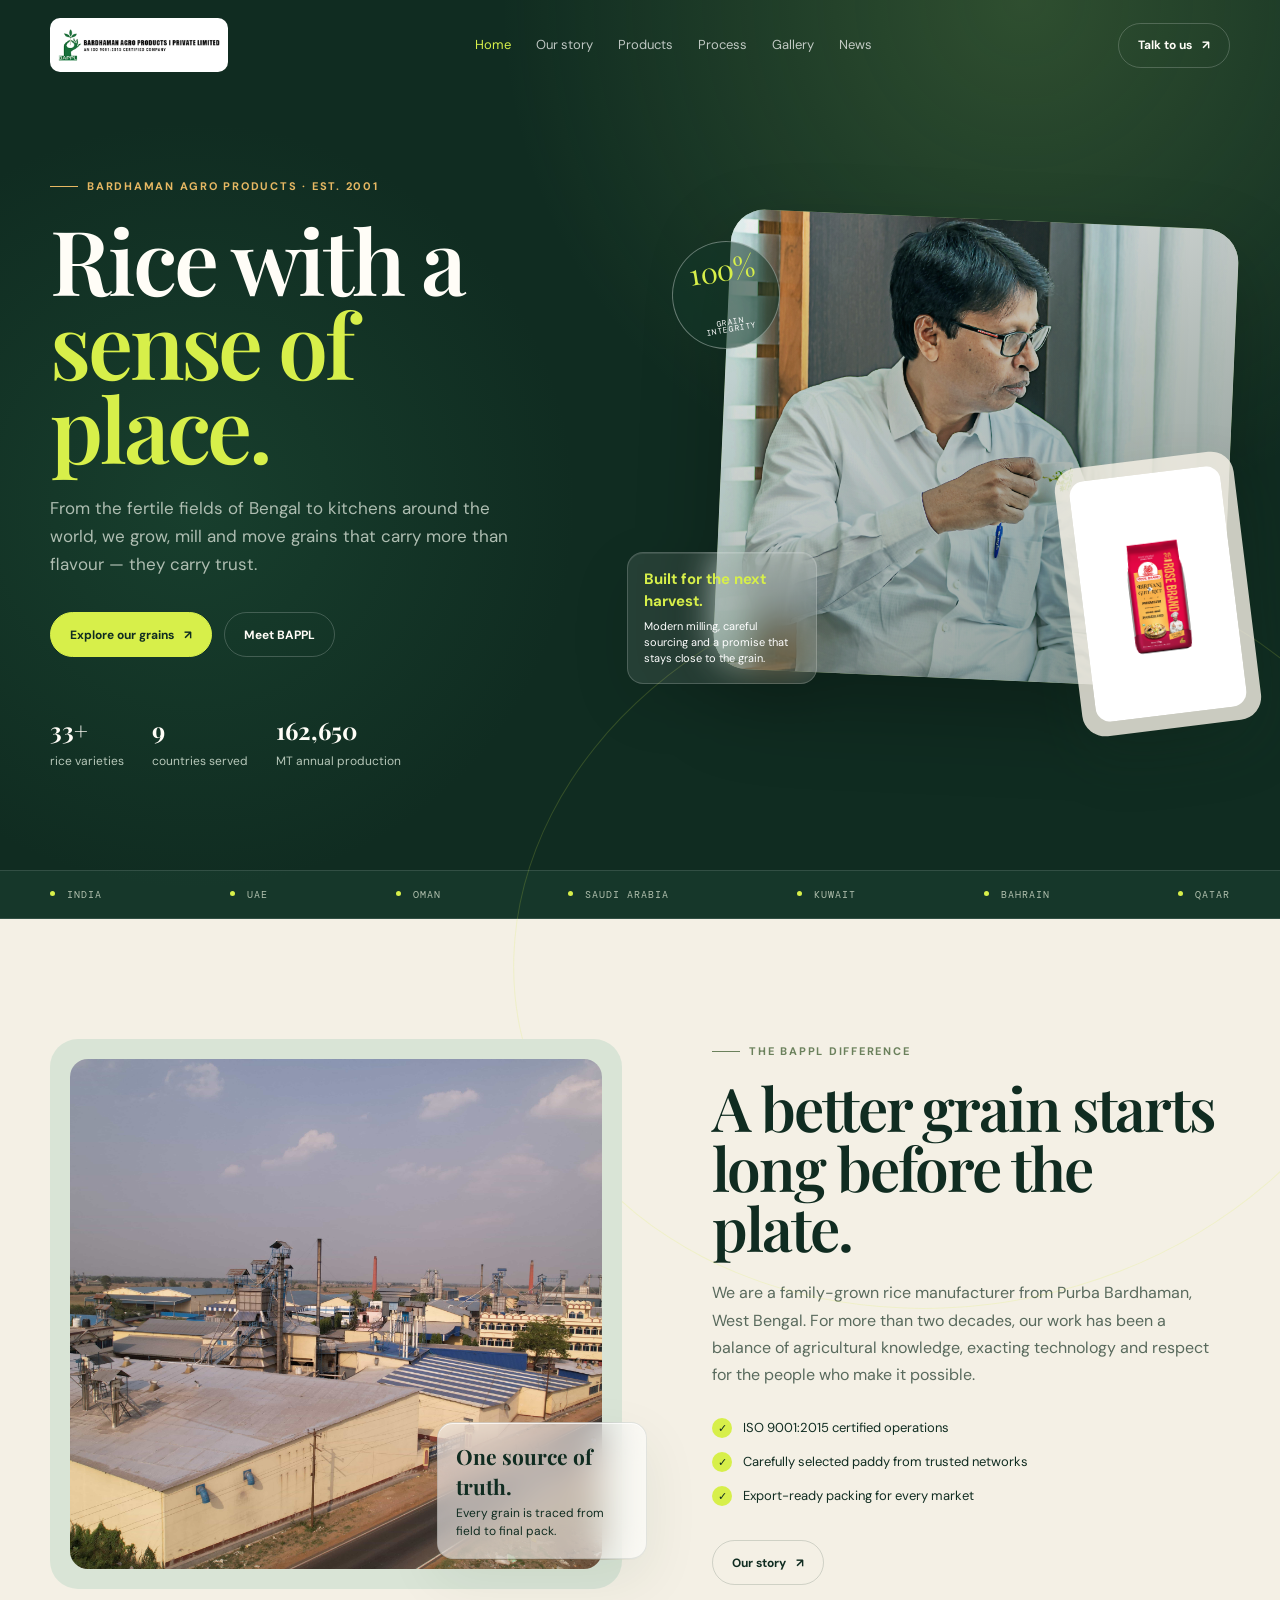
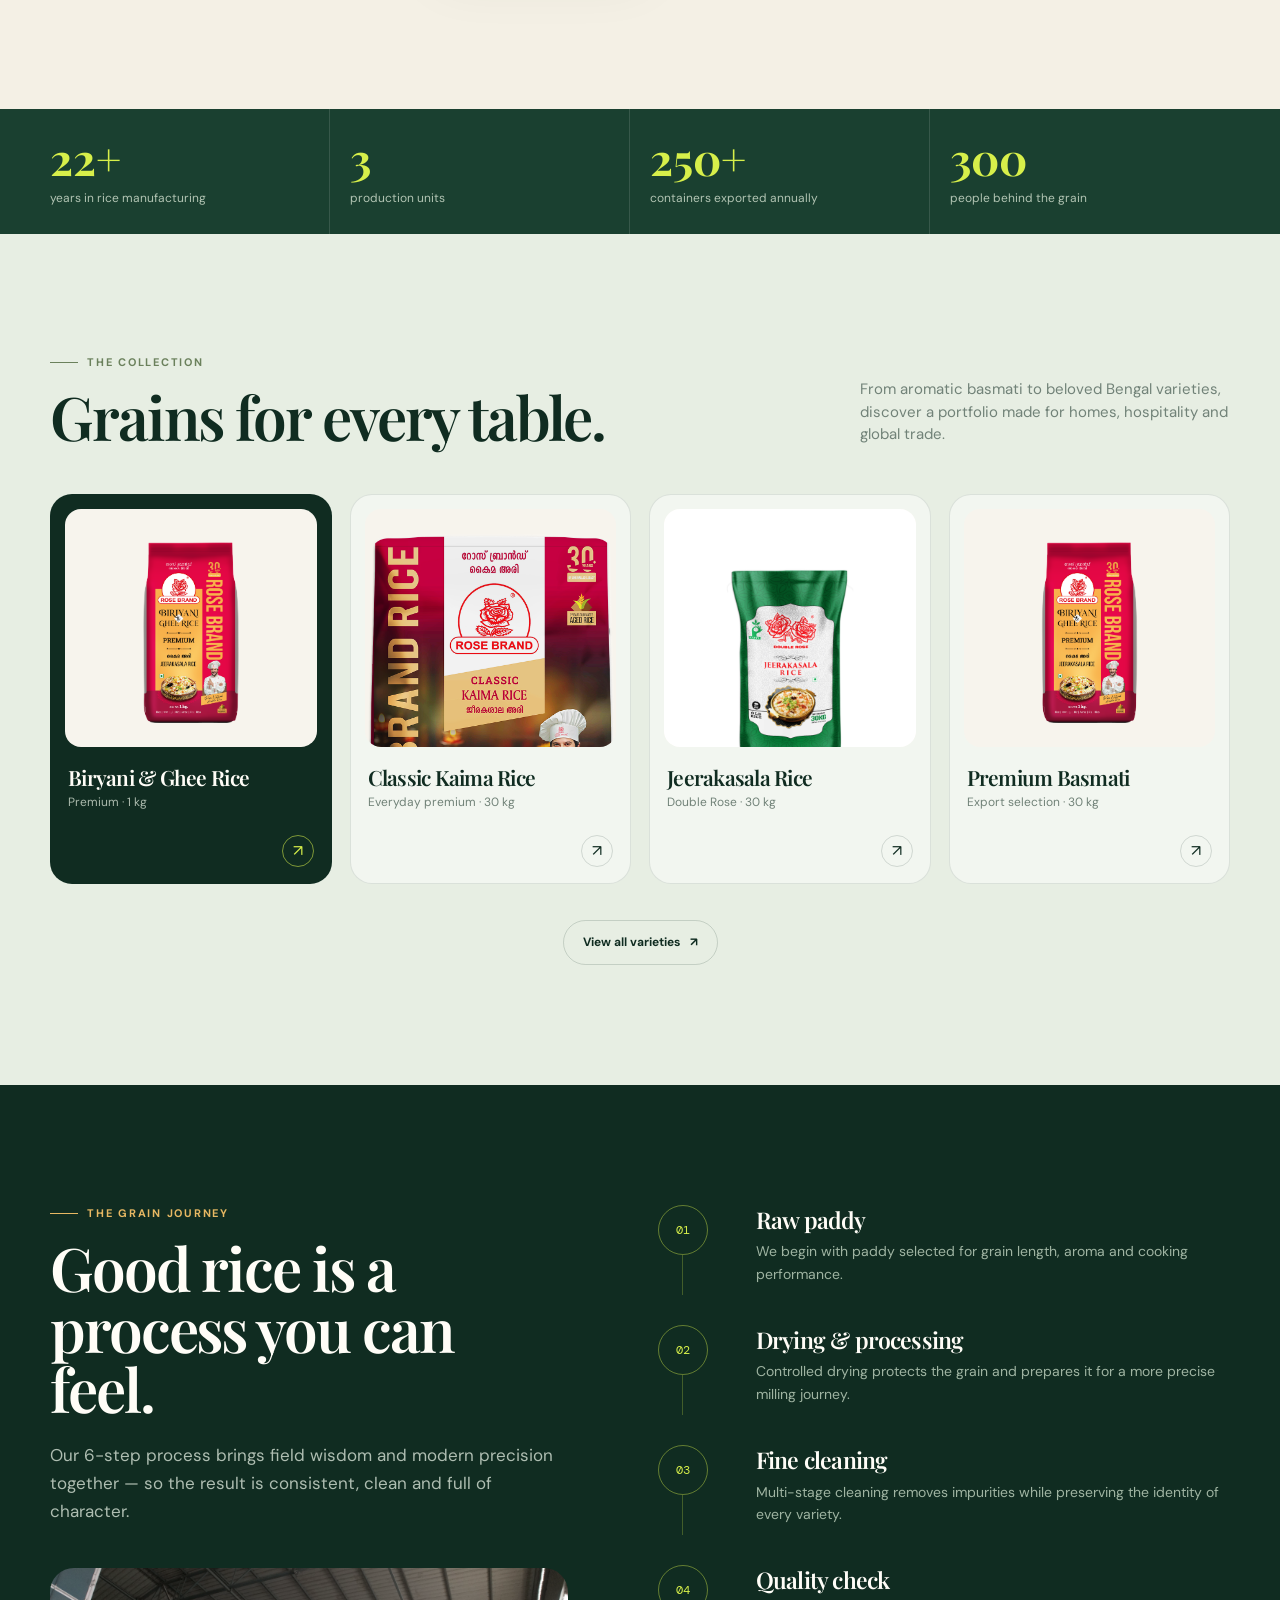
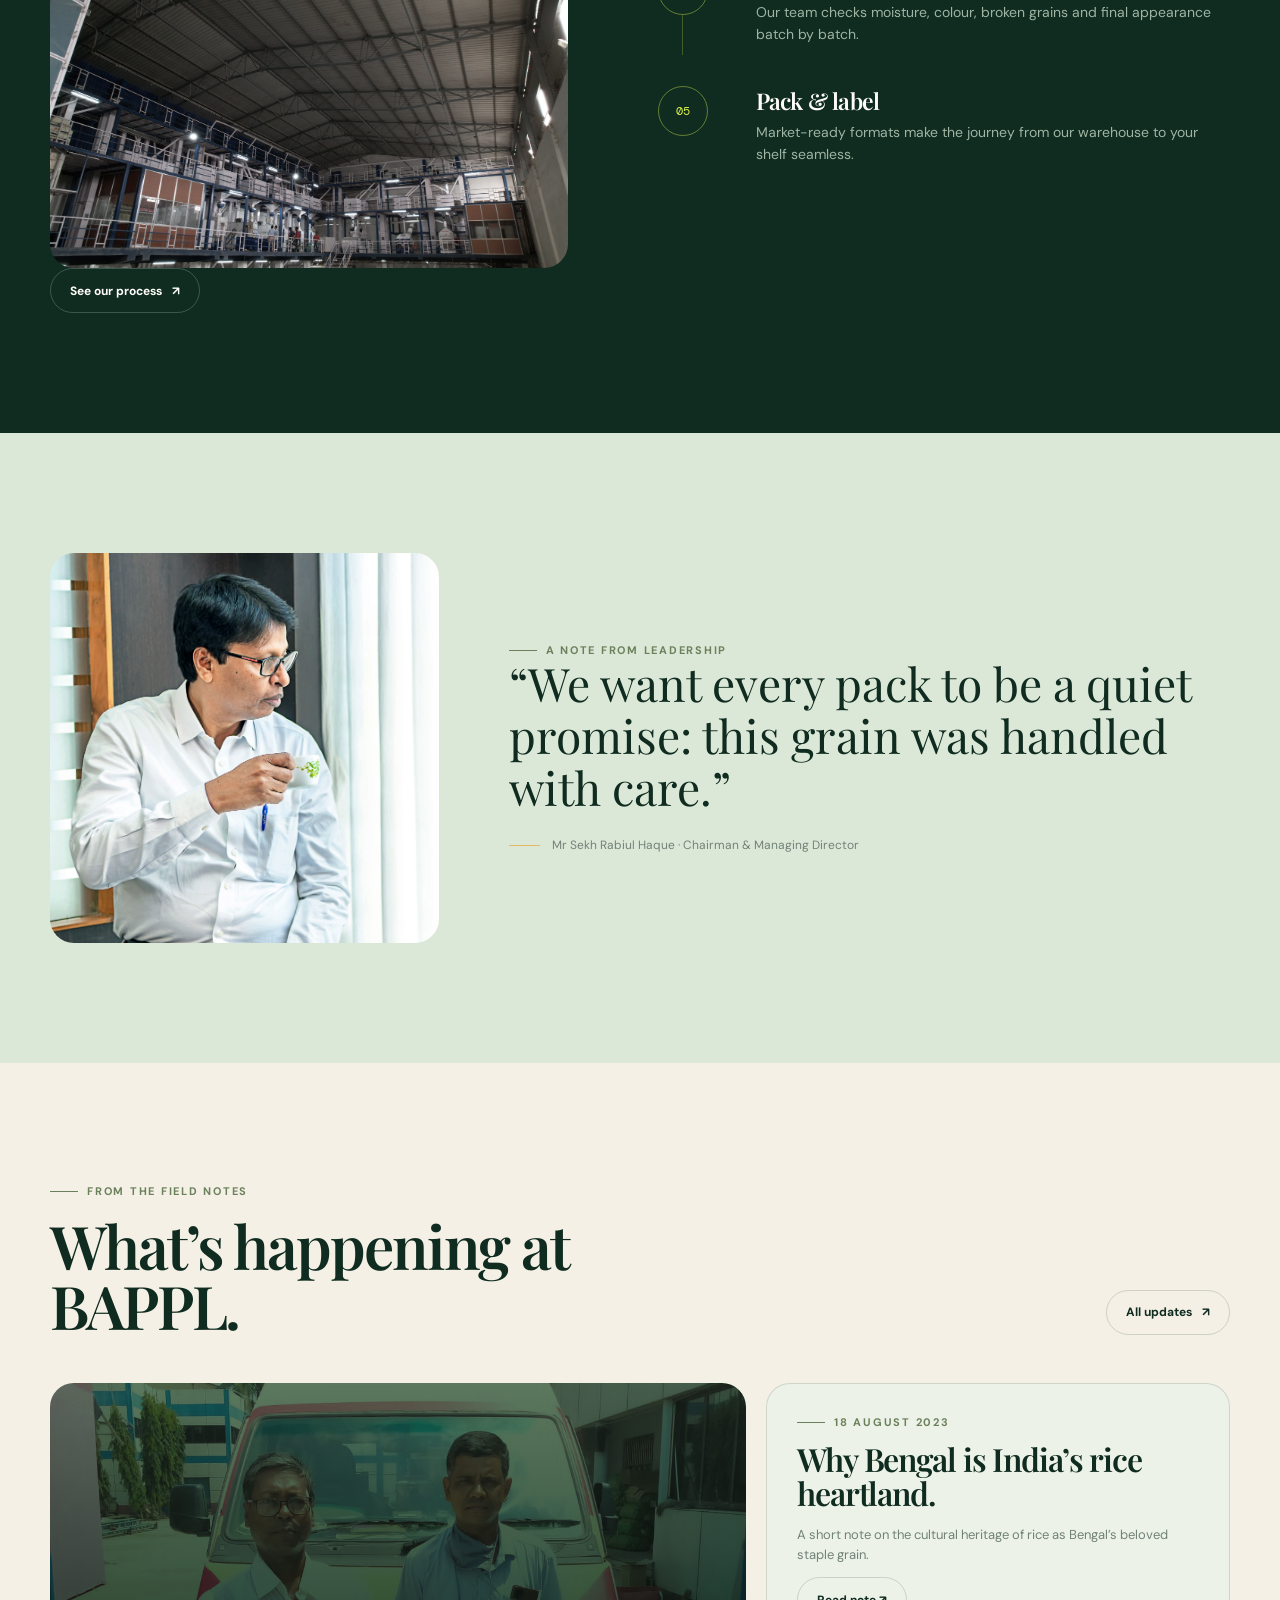
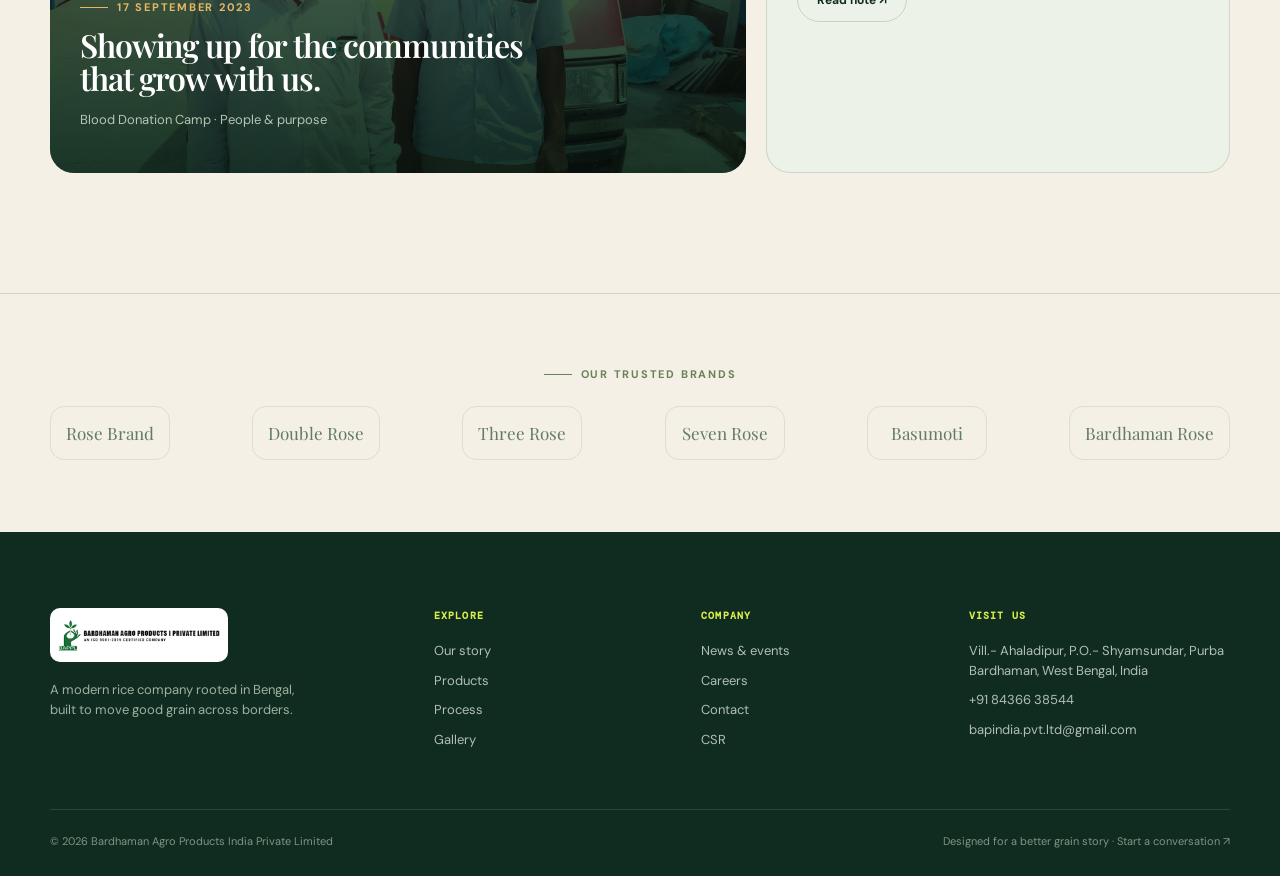
==== index.html @ 0f2efdd8 "feat: add Bardhaman Agro Products redesign demo" ====
<!doctype html>
<html lang="en">
<head>
  <meta charset="utf-8">
  <meta name="viewport" content="width=device-width, initial-scale=1">
  <meta name="theme-color" content="#102c21">
  <title>Bardhaman Agro Products | From Bengal. To the world.</title>
  <link rel="stylesheet" href="public/styles.css">
</head>
<body>
<div class="site-shell">
  <section class="hero">
    <header class="topbar">
      <div class="container nav">
        <a class="brand" href="index.html"><img src="public/assets/logo.png" alt="Bardhaman Agro Products"><span class="brand-fallback">BAPPL</span></a>
        <nav class="nav-links" aria-label="Primary navigation">
          <a class="active" href="index.html">Home</a><a href="about.html">Our story</a><a href="products.html">Products</a><a href="process.html">Process</a><a href="gallery.html">Gallery</a><a href="news.html">News</a>
        </nav>
        <div class="nav-actions"><a class="pill" href="contact.html">Talk to us <span>↗</span></a><button class="menu-toggle" aria-label="Open navigation">☰</button></div>
      </div>
    </header>
    <div class="container hero-content">
      <div class="hero-copy reveal">
        <div class="eyebrow">Bardhaman Agro Products · est. 2001</div>
        <h1>Rice with a <em>sense of place.</em></h1>
        <p class="lede">From the fertile fields of Bengal to kitchens around the world, we grow, mill and move grains that carry more than flavour — they carry trust.</p>
        <div class="hero-cta"><a class="pill lime" href="products.html">Explore our grains <span>↗</span></a><a class="pill" href="about.html">Meet BAPPL</a></div>
        <div class="hero-meta"><div><strong>33+</strong>rice varieties</div><div><strong>9</strong>countries served</div><div><strong>162,650</strong>MT annual production</div></div>
      </div>
      <div class="hero-visual reveal">
        <div class="hero-image"><img src="public/assets/director.jpg" alt="Bardhaman Agro Products rice facility"></div>
        <div class="hero-badge">100%<small>grain<br>integrity</small></div>
        <div class="hero-product"><img src="public/assets/product-biryani.png" alt="Rose Brand Biryani and Ghee Rice pack"></div>
        <div class="floating-note glass-dark"><strong>Built for the next harvest.</strong>Modern milling, careful sourcing and a promise that stays close to the grain.</div>
      </div>
    </div>
    <div class="ticker"><div class="container ticker-track"><span>India</span><span>UAE</span><span>Oman</span><span>Saudi Arabia</span><span>Kuwait</span><span>Bahrain</span><span>Qatar</span></div></div>
  </section>

  <main>
    <section class="section">
      <div class="container intro-grid">
        <div class="intro-image"><img src="public/assets/gallery-1.jpg" alt="BAPPL rice processing facility"><div class="image-caption glass-light"><strong>One source of truth.</strong>Every grain is traced from field to final pack.</div></div>
        <div class="intro-copy">
          <div class="eyebrow dark">The BAPPL difference</div>
          <h2>A better grain starts long before the plate.</h2>
          <p>We are a family-grown rice manufacturer from Purba Bardhaman, West Bengal. For more than two decades, our work has been a balance of agricultural knowledge, exacting technology and respect for the people who make it possible.</p>
          <ul class="check-list"><li>ISO 9001:2015 certified operations</li><li>Carefully selected paddy from trusted networks</li><li>Export-ready packing for every market</li></ul>
          <a class="pill light" href="about.html">Our story <span>↗</span></a>
        </div>
      </div>
    </section>

    <section class="stat-band"><div class="container stat-grid"><div class="stat"><strong>22+</strong><span>years in rice manufacturing</span></div><div class="stat"><strong>3</strong><span>production units</span></div><div class="stat"><strong>250+</strong><span>containers exported annually</span></div><div class="stat"><strong>300</strong><span>people behind the grain</span></div></div></section>

    <section class="section product-section">
      <div class="container">
        <div class="section-head"><div><div class="eyebrow dark">The collection</div><h2>Grains for every table.</h2></div><p>From aromatic basmati to beloved Bengal varieties, discover a portfolio made for homes, hospitality and global trade.</p></div>
        <div class="product-grid">
          <a class="product-card featured" href="product-detail.html"><div class="product-photo"><img src="public/assets/product-biryani.png" alt="Biryani and Ghee Rice"></div><h3>Biryani &amp; Ghee Rice</h3><p>Premium · 1 kg</p><span class="product-arrow">↗</span></a>
          <a class="product-card" href="product-detail.html"><div class="product-photo"><img src="public/assets/product-kaima.png" alt="Classic Kaima Rice"></div><h3>Classic Kaima Rice</h3><p>Everyday premium · 30 kg</p><span class="product-arrow">↗</span></a>
          <a class="product-card" href="product-detail.html"><div class="product-photo"><img src="public/assets/product-jeerakasala.jpg" alt="Jeerakasala Rice"></div><h3>Jeerakasala Rice</h3><p>Double Rose · 30 kg</p><span class="product-arrow">↗</span></a>
          <a class="product-card" href="product-detail.html"><div class="product-photo"><img src="public/assets/product-biryani.png" alt="Premium Basmati Rice"></div><h3>Premium Basmati</h3><p>Export selection · 30 kg</p><span class="product-arrow">↗</span></a>
        </div>
        <div style="text-align:center;margin-top:36px"><a class="pill light" href="products.html">View all varieties <span>↗</span></a></div>
      </div>
    </section>

    <section class="section process-section"><div class="container process-grid"><div class="process-intro"><div class="eyebrow">The grain journey</div><h2>Good rice is a process you can feel.</h2><p class="lede">Our 6-step process brings field wisdom and modern precision together — so the result is consistent, clean and full of character.</p><div class="process-visual"><img src="public/assets/gallery-2.jpg" alt="BAPPL modern rice processing line"></div><a class="pill" href="process.html">See our process <span>↗</span></a></div><div class="process-list"><div class="process-item"><div class="process-index">01</div><div><h3>Raw paddy</h3><p>We begin with paddy selected for grain length, aroma and cooking performance.</p></div></div><div class="process-item"><div class="process-index">02</div><div><h3>Drying &amp; processing</h3><p>Controlled drying protects the grain and prepares it for a more precise milling journey.</p></div></div><div class="process-item"><div class="process-index">03</div><div><h3>Fine cleaning</h3><p>Multi-stage cleaning removes impurities while preserving the identity of every variety.</p></div></div><div class="process-item"><div class="process-index">04</div><div><h3>Quality check</h3><p>Our team checks moisture, colour, broken grains and final appearance batch by batch.</p></div></div><div class="process-item"><div class="process-index">05</div><div><h3>Pack &amp; label</h3><p>Market-ready formats make the journey from our warehouse to your shelf seamless.</p></div></div></div></div></section>

    <section class="section quote-section"><div class="container quote-grid"><div class="quote-image"><img src="public/assets/director.jpg" alt="BAPPL production facility aerial view"></div><div><div class="eyebrow dark">A note from leadership</div><blockquote>“We want every pack to be a quiet promise: this grain was handled with care.”</blockquote><div class="quote-author">Mr Sekh Rabiul Haque · Chairman &amp; Managing Director</div></div></div></section>

    <section class="section"><div class="container"><div class="section-head"><div><div class="eyebrow dark">From the field notes</div><h2>What’s happening at BAPPL.</h2></div><a class="pill light" href="news.html">All updates <span>↗</span></a></div><div class="news-grid"><a class="news-card image" href="news.html"><img src="public/assets/news-1.jpg" alt="BAPPL community initiative"><div class="news-content"><div class="eyebrow">17 September 2023</div><h3>Showing up for the communities that grow with us.</h3><p>Blood Donation Camp · People &amp; purpose</p></div></a><a class="news-card small" href="news.html"><div class="news-content"><div class="eyebrow">18 August 2023</div><h3>Why Bengal is India’s rice heartland.</h3><p>A short note on the cultural heritage of rice as Bengal’s beloved staple grain.</p><span class="pill light">Read note ↗</span></div></a></div></div></section>

    <section class="brands"><div class="container"><div class="eyebrow dark" style="justify-content:center;margin-bottom:24px">Our trusted brands</div><div class="brand-row"><div class="brand-chip">Rose Brand</div><div class="brand-chip">Double Rose</div><div class="brand-chip">Three Rose</div><div class="brand-chip">Seven Rose</div><div class="brand-chip">Basumoti</div><div class="brand-chip">Bardhaman Rose</div></div></div></section>
  </main>

  <footer class="footer"><div class="container"><div class="footer-top"><div class="footer-brand"><a class="brand" href="index.html"><img src="public/assets/logo.png" alt="Bardhaman Agro Products"></a><p>A modern rice company rooted in Bengal, built to move good grain across borders.</p></div><div><h4>Explore</h4><div class="footer-links"><a href="about.html">Our story</a><a href="products.html">Products</a><a href="process.html">Process</a><a href="gallery.html">Gallery</a></div></div><div><h4>Company</h4><div class="footer-links"><a href="news.html">News &amp; events</a><a href="contact.html">Careers</a><a href="contact.html">Contact</a><a href="contact.html">CSR</a></div></div><div><h4>Visit us</h4><div class="footer-links"><span>Vill.- Ahaladipur, P.O.- Shyamsundar, Purba Bardhaman, West Bengal, India</span><a href="tel:+918436638544">+91 84366 38544</a><a href="mailto:bapindia.pvt.ltd@gmail.com">bapindia.pvt.ltd@gmail.com</a></div></div></div><div class="footer-bottom"><span>© <span data-year></span> Bardhaman Agro Products India Private Limited</span><span>Designed for a better grain story · <a href="contact.html">Start a conversation ↗</a></span></div></div></footer>
</div>
<script src="public/app.js"></script>
</body>
</html>
---- public/styles.css ----
@import url('https://fonts.googleapis.com/css2?family=DM+Mono:wght@400;500&family=DM+Sans:wght@400;500;600;700&family=Playfair+Display:wght@500;600;700&display=swap');

:root {
  --ink: #102c21;
  --ink-2: #1a4030;
  --paper: #f4f0e5;
  --paper-2: #e8eee5;
  --lime: #d7ef4a;
  --gold: #e7b863;
  --white: #fffdf7;
  --muted: #718278;
  --line: rgba(16, 44, 33, .14);
  --glass-dark: rgba(255, 255, 255, .09);
  --glass-light: rgba(255, 255, 255, .56);
  --radius-lg: 28px;
  --radius-md: 18px;
  --shadow: 0 24px 60px rgba(24, 53, 38, .16);
}

* { box-sizing: border-box; }
html { scroll-behavior: smooth; }
body {
  margin: 0;
  color: var(--ink);
  background: var(--paper);
  font-family: 'DM Sans', Arial, sans-serif;
  line-height: 1.5;
}
a { color: inherit; text-decoration: none; }
button, input, textarea, select { font: inherit; }
button { cursor: pointer; }
img { max-width: 100%; display: block; }

.site-shell { overflow: hidden; min-height: 100vh; }
.container { width: min(1180px, calc(100% - 48px)); margin: 0 auto; }
.eyebrow { display: flex; align-items: center; gap: 9px; color: var(--gold); font-size: 11px; font-weight: 700; letter-spacing: .16em; text-transform: uppercase; }
.eyebrow::before { width: 28px; height: 1px; background: currentColor; content: ''; }
.eyebrow.dark { color: #6b815c; }
h1, h2, h3, h4, p { margin-top: 0; }
h1, h2, h3 { font-family: 'Playfair Display', Georgia, serif; font-weight: 600; letter-spacing: -.035em; }
h1 { font-size: clamp(52px, 7vw, 94px); line-height: .94; }
h2 { font-size: clamp(36px, 4.7vw, 64px); line-height: 1; }
h3 { font-size: 28px; line-height: 1.06; }
.lede { color: #aebdb1; font-size: 17px; line-height: 1.65; }
.dark-copy { color: #aebdb1; }
.small { color: var(--muted); font-size: 13px; }
.mono { font-family: 'DM Mono', monospace; letter-spacing: .02em; }

.glass-dark, .glass-light { border: 1px solid rgba(255,255,255,.18); backdrop-filter: blur(18px); -webkit-backdrop-filter: blur(18px); }
.glass-dark { background: var(--glass-dark); box-shadow: inset 0 1px rgba(255,255,255,.1), 0 20px 60px rgba(0,0,0,.1); }
.glass-light { background: var(--glass-light); border-color: rgba(16,44,33,.1); box-shadow: inset 0 1px rgba(255,255,255,.72), 0 20px 55px rgba(22,64,39,.08); }

.hero, .dark-section { background: var(--ink); color: var(--white); }
.hero { position: relative; min-height: 780px; isolation: isolate; }
.hero::before, .dark-section::before { position: absolute; inset: 0; background: radial-gradient(circle at 80% 0%, rgba(112, 151, 78, .32), transparent 38%), radial-gradient(circle at 15% 55%, rgba(42, 106, 74, .3), transparent 32%); pointer-events: none; content: ''; }
.hero::after { position: absolute; right: -10%; bottom: -42%; width: 70%; height: 80%; border: 1px solid rgba(215,239,74,.18); border-radius: 50%; transform: rotate(-12deg); content: ''; pointer-events: none; }
.topbar { position: relative; z-index: 3; padding: 18px 0; }
.nav { display: flex; align-items: center; justify-content: space-between; gap: 24px; }
.brand { display: flex; align-items: center; gap: 10px; color: var(--white); }
.brand img { width: 178px; height: 54px; object-fit: contain; border-radius: 10px; background: #fff; padding: 3px 8px; }
.brand-fallback { display: none; font-family: 'Playfair Display', serif; font-size: 20px; }
.nav-links { display: flex; align-items: center; gap: 25px; font-size: 13px; color: rgba(255,255,255,.72); }
.nav-links a { transition: color .2s ease; }
.nav-links a:hover, .nav-links a.active { color: var(--lime); }
.nav-actions { display: flex; align-items: center; gap: 12px; }
.pill { display: inline-flex; align-items: center; justify-content: center; gap: 10px; min-height: 45px; padding: 0 19px; border: 1px solid rgba(255,255,255,.2); border-radius: 100px; color: var(--white); font-size: 12px; font-weight: 700; transition: transform .2s, background .2s, color .2s; }
.pill:hover { transform: translateY(-2px); }
.pill.lime { border-color: var(--lime); background: var(--lime); color: var(--ink); }
.pill.lime:hover { background: #e4f866; }
.pill.light { border-color: rgba(16,44,33,.16); color: var(--ink); }
.pill.light:hover { background: rgba(255,255,255,.6); }
.menu-toggle { display: none; width: 44px; height: 44px; border: 1px solid rgba(255,255,255,.2); border-radius: 50%; background: transparent; color: white; }

.hero-content { position: relative; z-index: 1; display: grid; grid-template-columns: .95fr 1.05fr; align-items: center; gap: 70px; padding: 88px 0 100px; }
.hero-copy { max-width: 580px; }
.hero h1 { margin: 22px 0 25px; max-width: 630px; }
.hero h1 em { color: var(--lime); font-style: normal; }
.hero-copy .lede { max-width: 480px; }
.hero-cta { display: flex; gap: 12px; margin-top: 34px; flex-wrap: wrap; }
.hero-meta { display: flex; gap: 28px; margin-top: 55px; color: #b6c7b9; font-size: 12px; }
.hero-meta strong { display: block; margin-bottom: 4px; color: var(--white); font-family: 'Playfair Display', serif; font-size: 24px; }
.hero-visual { position: relative; min-height: 510px; }
.hero-image { position: absolute; inset: 0 0 50px 75px; overflow: hidden; border-radius: 34px; transform: rotate(2.5deg); background: #8aa379; box-shadow: 0 34px 80px rgba(0,0,0,.25); }
.hero-image::after { position: absolute; inset: 0; background: linear-gradient(145deg, rgba(13,42,31,.06), rgba(13,42,31,.52)); content: ''; }
.hero-image img { width: 100%; height: 100%; object-fit: cover; }
.hero-product { position: absolute; z-index: 2; right: -18px; bottom: 0; width: 180px; height: 270px; padding: 14px; border-radius: 23px; transform: rotate(-7deg); background: rgba(244,240,229,.82); box-shadow: var(--shadow); }
.hero-product img { width: 100%; height: 100%; object-fit: contain; border-radius: 15px; background: #fff; }
.hero-badge { position: absolute; z-index: 3; top: 22px; left: 25px; display: grid; place-items: center; width: 108px; height: 108px; border: 1px solid rgba(255,255,255,.35); border-radius: 50%; background: rgba(19,55,40,.55); color: var(--lime); font-family: 'Playfair Display', serif; font-size: 29px; line-height: .88; text-align: center; transform: rotate(-9deg); }
.hero-badge small { display: block; margin-top: 6px; color: white; font-family: 'DM Mono', monospace; font-size: 8px; letter-spacing: .08em; text-transform: uppercase; }
.floating-note { position: absolute; z-index: 3; left: -20px; bottom: 45px; max-width: 190px; padding: 16px; border-radius: 16px; color: white; font-size: 11px; line-height: 1.45; }
.floating-note strong { display: block; margin-bottom: 7px; color: var(--lime); font-size: 15px; }

.ticker { border-top: 1px solid rgba(255,255,255,.12); border-bottom: 1px solid rgba(255,255,255,.12); background: #16372a; color: #b1c0ae; }
.ticker-track { display: flex; justify-content: space-between; gap: 30px; padding: 16px 0; font-family: 'DM Mono', monospace; font-size: 10px; letter-spacing: .1em; text-transform: uppercase; }
.ticker-track span::before { display: inline-block; width: 5px; height: 5px; margin: 0 12px 2px 0; border-radius: 50%; background: var(--lime); content: ''; }

.section { padding: 120px 0; }
.section.compact { padding: 86px 0; }
.section-head { display: flex; align-items: end; justify-content: space-between; gap: 30px; margin-bottom: 48px; }
.section-head h2 { max-width: 630px; margin: 15px 0 0; }
.section-head p { max-width: 370px; margin: 0; color: var(--muted); font-size: 15px; }
.section-head.light p { color: #aebdb1; }
.section-head.light .eyebrow { color: var(--lime); }

.intro-grid { display: grid; grid-template-columns: 1.05fr .95fr; align-items: center; gap: 90px; }
.intro-image { position: relative; min-height: 550px; padding: 20px; border-radius: var(--radius-lg); background: #d9e4d6; }
.intro-image > img { width: 100%; height: 510px; object-fit: cover; border-radius: 18px; }
.image-caption { position: absolute; right: -25px; bottom: 30px; max-width: 210px; padding: 18px; border-radius: 16px; color: var(--ink); font-size: 12px; line-height: 1.45; }
.image-caption strong { display: block; margin-bottom: 4px; font-family: 'Playfair Display', serif; font-size: 21px; }
.intro-copy h2 { max-width: 550px; margin: 17px 0 22px; }
.intro-copy > p { max-width: 500px; color: #596a5d; font-size: 16px; line-height: 1.7; }
.check-list { display: grid; gap: 14px; margin: 30px 0 34px; padding: 0; list-style: none; }
.check-list li { display: flex; gap: 11px; align-items: center; font-size: 13px; }
.check-list li::before { display: grid; place-items: center; width: 20px; height: 20px; border-radius: 50%; background: var(--lime); color: var(--ink); font-size: 11px; content: '✓'; }

.stat-band { color: var(--white); background: var(--ink-2); }
.stat-grid { display: grid; grid-template-columns: repeat(4, 1fr); gap: 20px; }
.stat { padding: 27px 0; border-right: 1px solid rgba(255,255,255,.13); }
.stat:last-child { border-right: 0; }
.stat strong { display: block; color: var(--lime); font-family: 'Playfair Display', serif; font-size: 44px; line-height: 1; }
.stat span { display: block; margin-top: 9px; color: #b2c4b3; font-size: 12px; }

.product-section { background: #e7eee3; }
.product-grid { display: grid; grid-template-columns: repeat(4, 1fr); gap: 18px; }
.product-card { position: relative; min-height: 390px; padding: 14px; overflow: hidden; border: 1px solid rgba(16,44,33,.1); border-radius: 22px; background: rgba(255,255,255,.45); transition: transform .25s, box-shadow .25s; }
.product-card:hover { transform: translateY(-7px); box-shadow: var(--shadow); }
.product-card.featured { background: var(--ink); color: var(--white); }
.product-photo { display: grid; place-items: center; height: 238px; overflow: hidden; border-radius: 16px; background: #f7f4ed; }
.product-photo img { width: 100%; height: 100%; object-fit: contain; }
.product-card h3 { margin: 19px 3px 5px; font-size: 21px; }
.product-card p { margin: 0 3px; color: var(--muted); font-size: 12px; }
.product-card.featured p { color: #aab9ac; }
.product-arrow { position: absolute; right: 17px; bottom: 16px; display: grid; place-items: center; width: 32px; height: 32px; border: 1px solid rgba(16,44,33,.15); border-radius: 50%; font-size: 16px; }
.product-card.featured .product-arrow { border-color: rgba(215,239,74,.55); color: var(--lime); }

.process-section { position: relative; background: var(--ink); color: var(--white); }
.process-grid { display: grid; grid-template-columns: .95fr 1.05fr; gap: 90px; align-items: start; }
.process-intro { position: sticky; top: 40px; }
.process-intro h2 { max-width: 480px; margin: 16px 0 23px; }
.process-visual { position: relative; height: 300px; margin-top: 43px; overflow: hidden; border-radius: 24px; }
.process-visual img { width: 100%; height: 100%; object-fit: cover; filter: saturate(.7); }
.process-list { display: grid; gap: 0; }
.process-item { display: grid; grid-template-columns: 75px 1fr; gap: 23px; padding: 0 0 40px; }
.process-item:last-child { padding-bottom: 0; }
.process-index { display: grid; place-items: center; width: 50px; height: 50px; border: 1px solid rgba(215,239,74,.42); border-radius: 50%; color: var(--lime); font-family: 'DM Mono', monospace; font-size: 12px; }
.process-item h3 { margin: 3px 0 8px; color: var(--white); font-size: 23px; }
.process-item p { margin: 0; color: #9fb4a2; font-size: 14px; line-height: 1.6; }
.process-item:not(:last-child) .process-index::after { position: absolute; width: 1px; height: 40px; margin-top: 90px; background: rgba(215,239,74,.25); content: ''; }

.quote-section { background: #dce8d7; }
.quote-grid { display: grid; grid-template-columns: .7fr 1.3fr; align-items: center; gap: 70px; }
.quote-image { height: 390px; overflow: hidden; border-radius: 24px; }
.quote-image img { width: 100%; height: 100%; object-fit: cover; }
blockquote { margin: 0 0 23px; font-family: 'Playfair Display', serif; font-size: clamp(28px, 3.6vw, 48px); line-height: 1.12; }
.quote-author { display: flex; align-items: center; gap: 12px; color: var(--muted); font-size: 12px; }
.quote-author::before { width: 31px; height: 1px; background: var(--gold); content: ''; }

.news-grid { display: grid; grid-template-columns: 1.2fr .8fr; gap: 20px; }
.news-card { position: relative; min-height: 390px; padding: 30px; overflow: hidden; border-radius: 24px; color: white; background: var(--ink); }
.news-card.image { background: #607c61; }
.news-card.image::before { position: absolute; inset: 0; background: linear-gradient(0deg, rgba(16,44,33,.88), rgba(16,44,33,.05)); content: ''; }
.news-card.image > img { position: absolute; inset: 0; width: 100%; height: 100%; object-fit: cover; mix-blend-mode: multiply; opacity: .82; }
.news-content { position: absolute; z-index: 1; right: 30px; bottom: 30px; left: 30px; }
.news-content h3 { max-width: 500px; margin: 12px 0 15px; font-size: 32px; }
.news-content p { color: #b3c6b5; font-size: 13px; }
.news-card.small { min-height: 390px; border: 1px solid var(--line); background: #edf2e8; color: var(--ink); }
.news-card.small .news-content { position: relative; right: auto; bottom: auto; left: auto; }
.news-card.small .eyebrow { color: #6b815c; }
.news-card.small p { color: var(--muted); }

.brands { padding: 72px 0; border-top: 1px solid var(--line); }
.brand-row { display: flex; justify-content: space-between; align-items: center; gap: 20px; flex-wrap: wrap; opacity: .67; }
.brand-chip { display: grid; place-items: center; min-width: 120px; height: 54px; padding: 0 15px; border: 1px solid var(--line); border-radius: 14px; color: var(--ink-2); font-family: 'Playfair Display', serif; font-size: 17px; }

.page-hero { position: relative; padding: 70px 0 80px; overflow: hidden; background: var(--ink); color: var(--white); }
.page-hero::before { position: absolute; inset: 0; background: radial-gradient(circle at 80% 40%, rgba(123,157,91,.28), transparent 40%); content: ''; }
.page-hero .container { position: relative; z-index: 1; }
.page-hero h1 { max-width: 800px; margin: 18px 0; }
.page-hero p { max-width: 600px; margin: 0; color: #abbcac; font-size: 16px; }
.breadcrumb { display: flex; gap: 10px; color: #91a598; font-family: 'DM Mono', monospace; font-size: 11px; }
.breadcrumb span { color: var(--lime); }

.filter-bar { display: flex; justify-content: space-between; align-items: center; gap: 20px; margin-bottom: 36px; }
.filter-tabs { display: flex; gap: 8px; flex-wrap: wrap; }
.filter-tab { padding: 10px 15px; border: 1px solid var(--line); border-radius: 100px; background: transparent; color: var(--muted); font-size: 12px; }
.filter-tab.active, .filter-tab:hover { border-color: var(--ink); background: var(--ink); color: var(--lime); }
.catalog-grid { display: grid; grid-template-columns: repeat(3, 1fr); gap: 20px; }
.catalog-card { overflow: hidden; border: 1px solid var(--line); border-radius: 24px; background: rgba(255,255,255,.42); }
.catalog-card .product-photo { height: 300px; border-radius: 0; }
.catalog-info { padding: 21px; }
.catalog-info h3 { margin: 0 0 6px; font-size: 24px; }
.catalog-meta { display: flex; justify-content: space-between; align-items: center; gap: 12px; color: var(--muted); font-size: 12px; }
.catalog-meta a { color: var(--ink); font-weight: 700; }

.story-grid { display: grid; grid-template-columns: 1.05fr .95fr; gap: 70px; align-items: center; }
.story-copy h2 { margin: 17px 0 22px; }
.story-copy p { color: #596a5d; font-size: 16px; line-height: 1.75; }
.story-image { min-height: 520px; padding: 14px; border-radius: 28px; background: var(--ink); }
.story-image img { width: 100%; height: 490px; object-fit: cover; border-radius: 19px; }
.timeline { margin-top: 60px; border-top: 1px solid var(--line); }
.timeline-row { display: grid; grid-template-columns: 150px 1fr; gap: 40px; padding: 27px 0; border-bottom: 1px solid var(--line); }
.timeline-year { color: #6b815c; font-family: 'DM Mono', monospace; font-size: 12px; }
.timeline-row h3 { margin: 0 0 7px; font-size: 25px; }
.timeline-row p { max-width: 600px; margin: 0; color: var(--muted); font-size: 14px; }

.gallery-grid { display: grid; grid-template-columns: 1.15fr .85fr .85fr; grid-auto-rows: 220px; gap: 16px; }
.gallery-item { overflow: hidden; border-radius: 20px; background: #d7e2d4; }
.gallery-item:first-child { grid-row: span 2; }
.gallery-item:nth-child(4) { grid-column: span 2; }
.gallery-item img { width: 100%; height: 100%; object-fit: cover; transition: transform .5s; }
.gallery-item:hover img { transform: scale(1.05); }

.contact-grid { display: grid; grid-template-columns: .8fr 1.2fr; gap: 70px; align-items: start; }
.contact-details h2 { margin: 16px 0 20px; }
.contact-details > p { color: var(--muted); font-size: 16px; }
.contact-list { display: grid; gap: 20px; margin-top: 38px; }
.contact-list div { display: grid; grid-template-columns: 42px 1fr; gap: 14px; align-items: center; }
.contact-icon { display: grid; place-items: center; width: 42px; height: 42px; border-radius: 13px; background: var(--lime); font-size: 16px; }
.contact-list strong { display: block; margin-bottom: 2px; font-size: 13px; }
.contact-list span { display: block; color: var(--muted); font-size: 13px; }
.contact-form { padding: 34px; border-radius: 26px; }
.form-grid { display: grid; grid-template-columns: 1fr 1fr; gap: 18px; }
.field { display: grid; gap: 8px; margin-bottom: 18px; }
.field.full { grid-column: 1 / -1; }
.field label { color: var(--muted); font-size: 11px; font-weight: 700; letter-spacing: .08em; text-transform: uppercase; }
.field input, .field textarea, .field select { width: 100%; border: 1px solid var(--line); border-radius: 12px; outline: none; background: rgba(255,255,255,.52); color: var(--ink); padding: 13px 14px; }
.field textarea { min-height: 125px; resize: vertical; }
.field input:focus, .field textarea:focus, .field select:focus { border-color: #74935f; box-shadow: 0 0 0 3px rgba(116,147,95,.12); }

.footer { padding: 76px 0 26px; background: var(--ink); color: var(--white); }
.footer-top { display: grid; grid-template-columns: 1.2fr .8fr .8fr .9fr; gap: 35px; padding-bottom: 60px; }
.footer-brand p { max-width: 260px; margin-top: 18px; color: #9eb09f; font-size: 13px; }
.footer h4 { margin: 0 0 18px; color: var(--lime); font-family: 'DM Mono', monospace; font-size: 10px; letter-spacing: .12em; text-transform: uppercase; }
.footer-links { display: grid; gap: 10px; color: #b1c0b3; font-size: 13px; }
.footer-links a:hover { color: var(--lime); }
.footer-bottom { display: flex; justify-content: space-between; gap: 20px; padding-top: 23px; border-top: 1px solid rgba(255,255,255,.12); color: #809582; font-size: 11px; }

.reveal { animation: rise .7s both; }
@keyframes rise { from { opacity: 0; transform: translateY(16px); } to { opacity: 1; transform: translateY(0); } }

@media (max-width: 950px) {
  .nav-links { display: none; position: absolute; top: 76px; right: 0; left: 0; flex-direction: column; align-items: stretch; padding: 20px; border-radius: 18px; background: rgba(16,44,33,.96); }
  .nav-links.open { display: flex; }
  .nav-links a { padding: 7px 0; }
  .menu-toggle { display: block; }
  .hero-content, .intro-grid, .process-grid, .quote-grid, .story-grid, .contact-grid { grid-template-columns: 1fr; gap: 45px; }
  .hero-content { padding-top: 70px; }
  .hero-visual { min-height: 450px; }
  .process-intro { position: static; }
  .product-grid { grid-template-columns: repeat(2, 1fr); }
  .catalog-grid { grid-template-columns: repeat(2, 1fr); }
  .footer-top { grid-template-columns: repeat(2, 1fr); }
}

@media (max-width: 600px) {
  .container { width: min(100% - 32px, 1180px); }
  .topbar { padding-top: 11px; }
  .brand img { width: 148px; height: 45px; }
  .nav-actions .pill { display: none; }
  .hero { min-height: 760px; }
  .hero-content { padding: 54px 0 70px; }
  .hero h1 { font-size: 57px; }
  .hero-meta { gap: 15px; flex-wrap: wrap; }
  .hero-visual { min-height: 360px; }
  .hero-image { inset: 0 12px 30px 20px; }
  .hero-product { right: 0; width: 135px; height: 205px; }
  .floating-note { left: 0; bottom: 20px; max-width: 160px; padding: 12px; }
  .hero-badge { top: 10px; left: 8px; width: 78px; height: 78px; font-size: 21px; }
  .ticker-track { overflow: hidden; justify-content: flex-start; white-space: nowrap; }
  .ticker-track span:nth-child(n+4) { display: none; }
  .section { padding: 76px 0; }
  .section-head { display: block; margin-bottom: 33px; }
  .section-head p { margin-top: 16px; }
  .stat-grid { grid-template-columns: repeat(2, 1fr); gap: 0; }
  .stat { padding: 20px 0; border-right: 1px solid rgba(255,255,255,.13); }
  .stat:nth-child(2) { border-right: 0; }
  .stat strong { font-size: 35px; }
  .intro-image { min-height: 400px; padding: 12px; }
  .intro-image > img { height: 360px; }
  .image-caption { right: 5px; bottom: 12px; }
  .product-grid, .catalog-grid { grid-template-columns: 1fr 1fr; gap: 10px; }
  .product-card { min-height: 300px; padding: 9px; border-radius: 16px; }
  .product-photo { height: 165px; border-radius: 11px; }
  .product-card h3 { margin-top: 13px; font-size: 16px; }
  .product-card p { font-size: 10px; }
  .product-arrow { right: 9px; bottom: 9px; width: 26px; height: 26px; }
  .process-item { grid-template-columns: 52px 1fr; gap: 10px; }
  .process-item h3 { font-size: 20px; }
  .quote-image { height: 280px; }
  .news-grid { grid-template-columns: 1fr; }
  .news-card, .news-card.small { min-height: 310px; }
  .brand-row { justify-content: center; }
  .brand-chip { min-width: 100px; font-size: 14px; }
  .page-hero { padding: 52px 0 58px; }
  .page-hero h1 { font-size: 56px; }
  .filter-bar { display: block; }
  .filter-tabs { margin-bottom: 18px; }
  .catalog-card .product-photo { height: 215px; }
  .catalog-info { padding: 15px; }
  .catalog-info h3 { font-size: 20px; }
  .story-image { min-height: 340px; }
  .story-image img { height: 310px; }
  .timeline-row { grid-template-columns: 1fr; gap: 10px; }
  .gallery-grid { grid-template-columns: 1fr 1fr; grid-auto-rows: 160px; gap: 9px; }
  .gallery-item:first-child { grid-row: span 2; }
  .gallery-item:nth-child(4) { grid-column: span 2; }
  .form-grid { grid-template-columns: 1fr; gap: 0; }
  .field.full { grid-column: auto; }
  .contact-form { padding: 22px; }
  .footer-top { grid-template-columns: 1fr 1fr; gap: 32px 18px; }
  .footer-bottom { display: block; }
  .footer-bottom span { display: block; margin-top: 8px; }
}
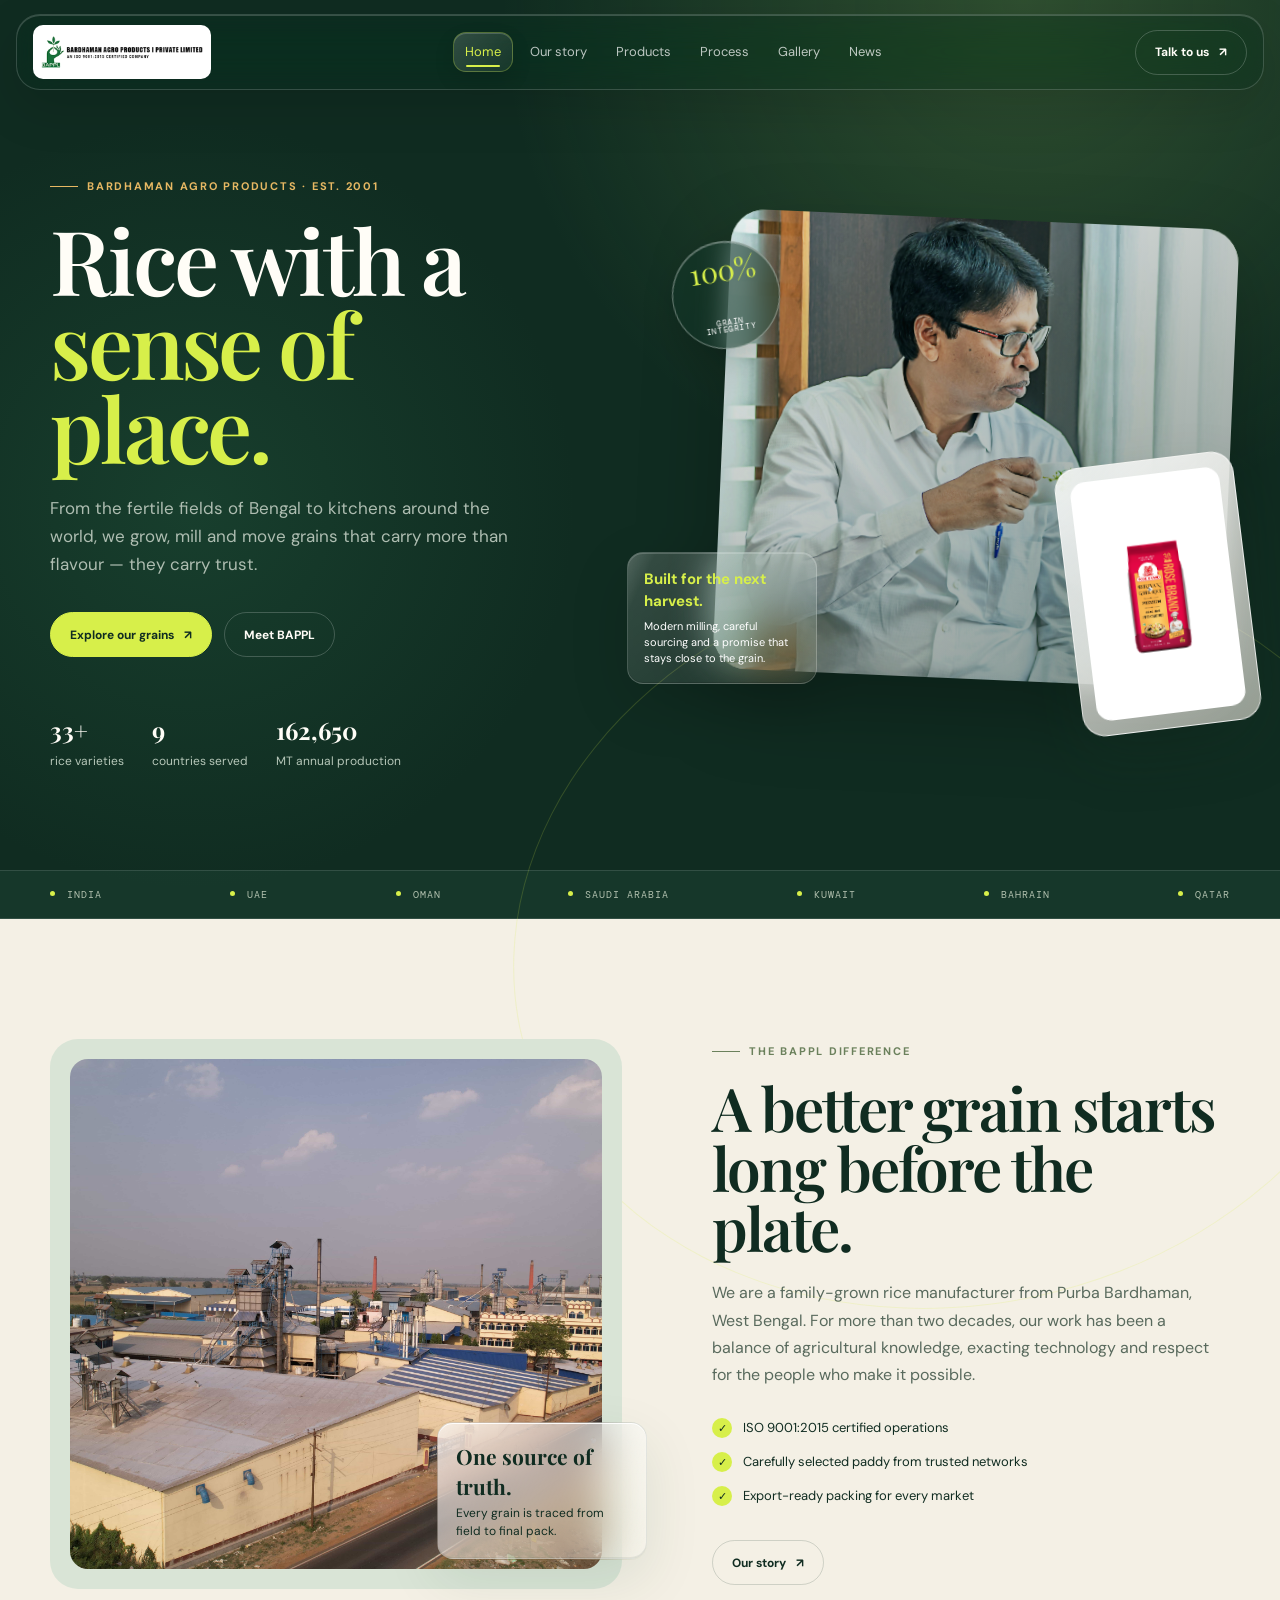
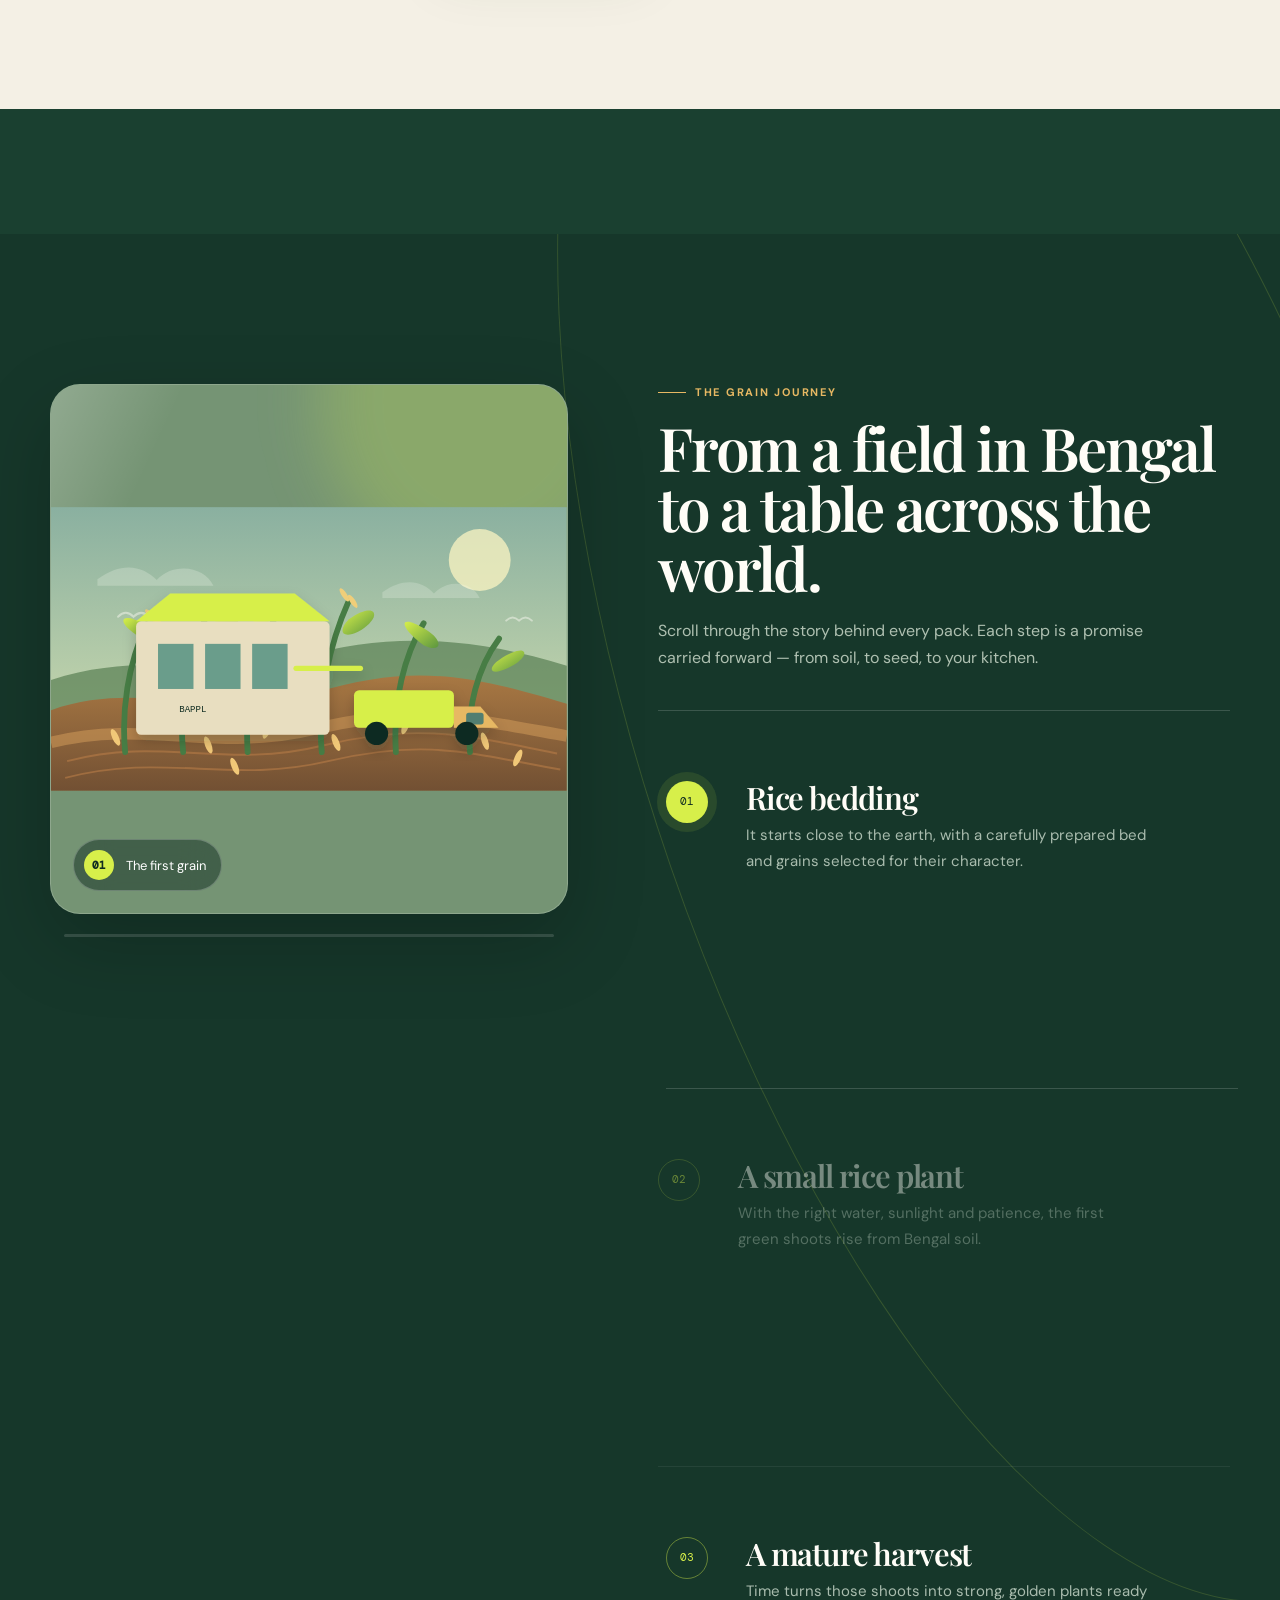
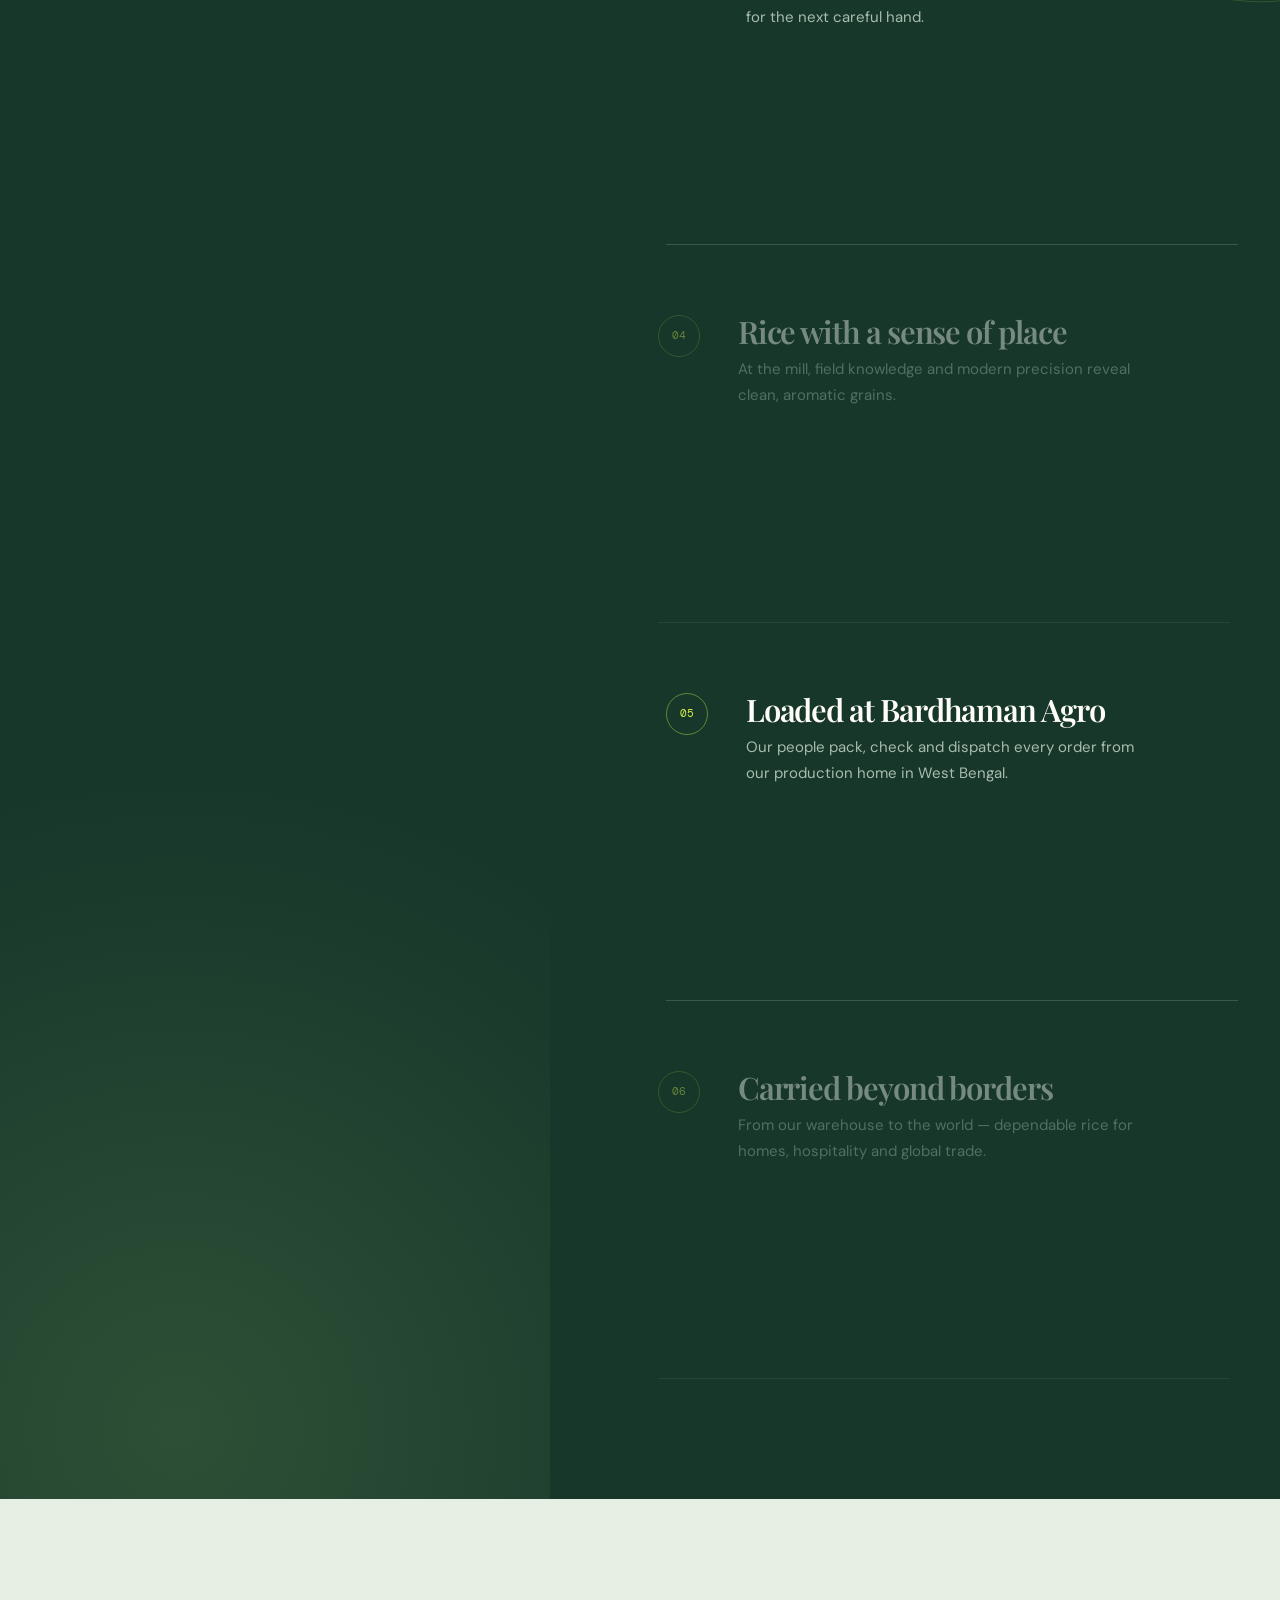
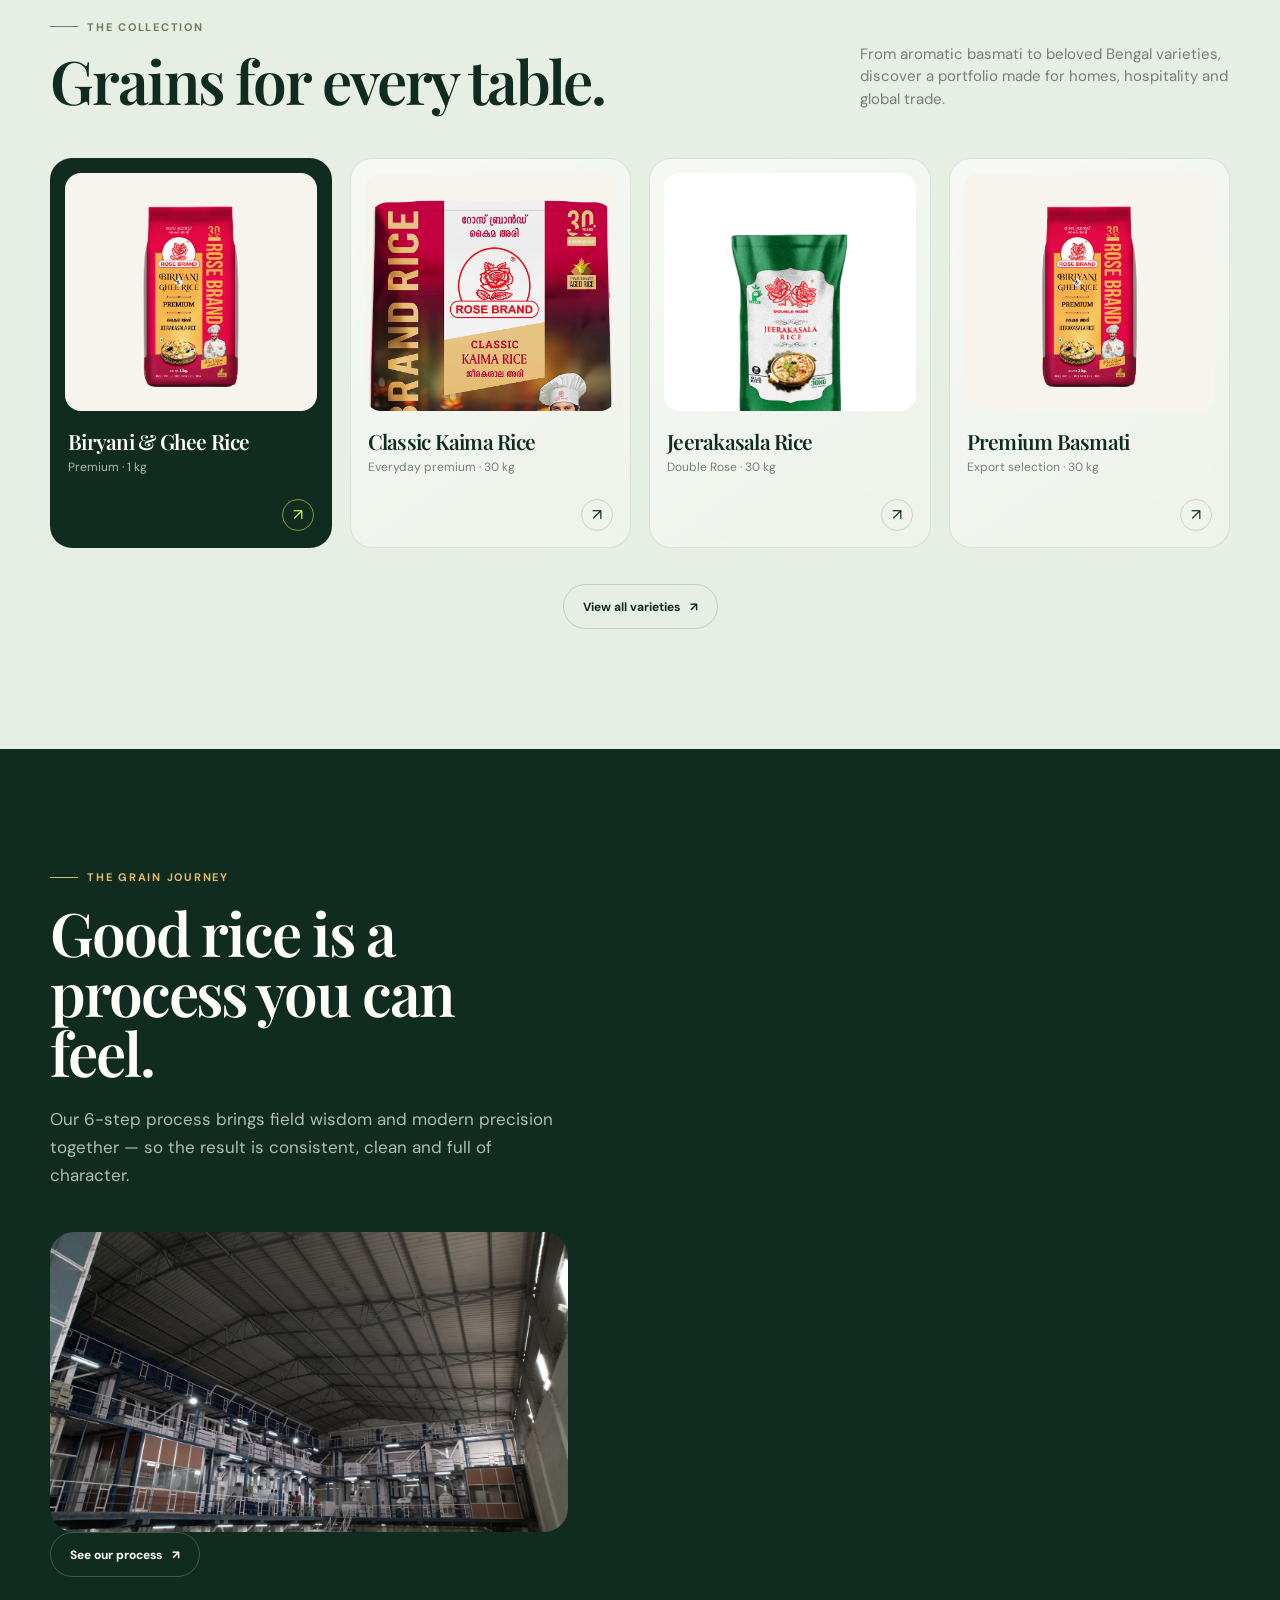
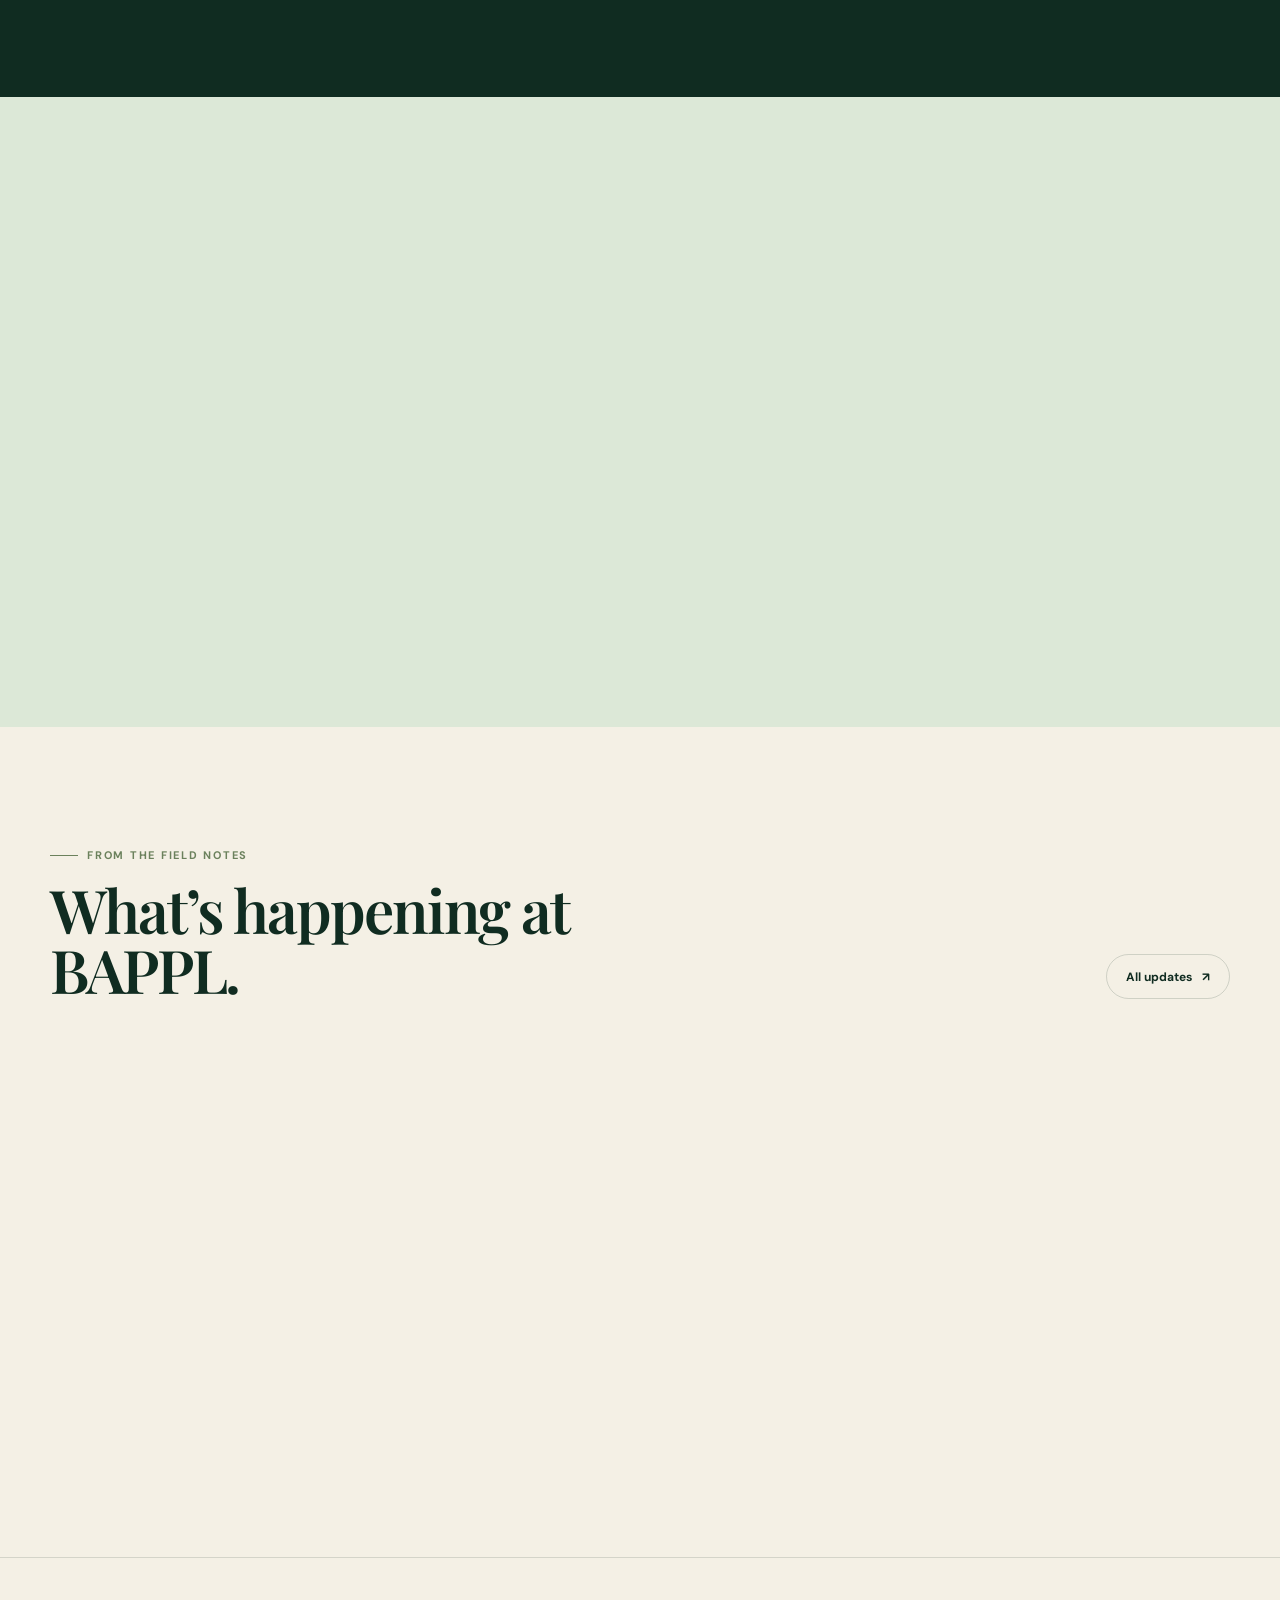
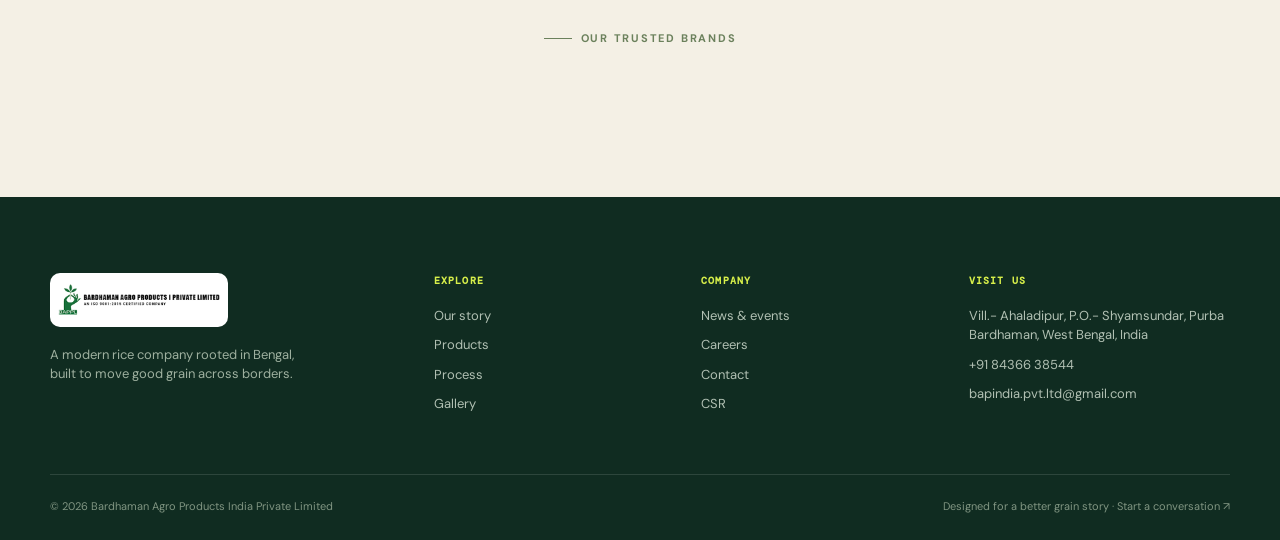
==== commit 84c35723: "feat: enhance vector grain journey" ====
--- a/index.html
+++ b/index.html
@@ -53,6 +53,73 @@
 
     <section class="stat-band"><div class="container stat-grid"><div class="stat"><strong>22+</strong><span>years in rice manufacturing</span></div><div class="stat"><strong>3</strong><span>production units</span></div><div class="stat"><strong>250+</strong><span>containers exported annually</span></div><div class="stat"><strong>300</strong><span>people behind the grain</span></div></div></section>
 
+    <section class="journey-section" data-journey>
+      <div class="container journey-layout">
+        <div class="journey-sticky">
+          <div class="journey-visual glass-dark" data-stage="0">
+            <div class="journey-glow"></div>
+            <svg class="journey-art" viewBox="0 0 800 440" role="img" aria-label="Animated journey from rice seedbed to global export">
+              <defs>
+                <linearGradient id="journey-sky" x1="0" y1="0" x2="0" y2="1"><stop stop-color="#8ab0a0"/><stop offset="1" stop-color="#d8e2b0"/></linearGradient>
+                <linearGradient id="journey-ground" x1="0" y1="0" x2="0" y2="1"><stop stop-color="#a87843"/><stop offset="1" stop-color="#725033"/></linearGradient>
+                <linearGradient id="journey-green" x1="0" y1="0" x2="1" y2="1"><stop stop-color="#d7ef4a"/><stop offset="1" stop-color="#5b963f"/></linearGradient>
+                <filter id="journey-shadow"><feDropShadow dx="0" dy="10" stdDeviation="10" flood-color="#102c21" flood-opacity=".2"/></filter>
+              </defs>
+              <rect width="800" height="440" fill="url(#journey-sky)"/>
+              <circle cx="665" cy="82" r="48" fill="#fff7c4" opacity=".72"/>
+              <path d="M72 112 C110 84 142 91 164 113 C189 85 238 91 252 122 H72Z" fill="#fffdf7" opacity=".22"/><path d="M514 132 C546 109 575 113 594 134 C615 111 653 115 665 141 H514Z" fill="#fffdf7" opacity=".2"/>
+              <g fill="none" stroke="#fffdf7" stroke-width="3" stroke-linecap="round" opacity=".45"><path d="M104 170 q12 -12 24 0 q12 -12 24 0"/><path d="M706 176 q10 -10 20 0 q10 -10 20 0"/></g>
+              <path d="M0 268 C150 218 260 270 390 232 S650 200 800 246 V440 H0Z" fill="#557d50" opacity=".68"/>
+              <path d="M0 315 C140 265 260 334 410 288 S650 260 800 305 V440 H0Z" fill="url(#journey-ground)"/>
+              <g class="journey-layer layer-bed">
+                <path d="M0 365 C150 328 255 382 410 344 S650 328 800 355" fill="none" stroke="#d8a05d" stroke-width="18" opacity=".5"/>
+                <g fill="none" stroke="#b47a46" stroke-width="3" opacity=".65"><path d="M25 394 C170 355 270 407 420 370 S650 355 785 382"/><path d="M22 420 C173 380 278 430 430 394 S650 382 790 407"/></g>
+                <g fill="#f1c878"><ellipse cx="100" cy="357" rx="5" ry="14" transform="rotate(-25 100 357)"/><ellipse cx="165" cy="339" rx="5" ry="14" transform="rotate(18 165 339)"/><ellipse cx="244" cy="369" rx="5" ry="14" transform="rotate(-20 244 369)"/><ellipse cx="335" cy="346" rx="5" ry="14" transform="rotate(21 335 346)"/><ellipse cx="442" cy="365" rx="5" ry="14" transform="rotate(-22 442 365)"/><ellipse cx="550" cy="339" rx="5" ry="14" transform="rotate(20 550 339)"/><ellipse cx="673" cy="363" rx="5" ry="14" transform="rotate(-18 673 363)"/><ellipse cx="724" cy="389" rx="5" ry="14" transform="rotate(24 724 389)"/><ellipse cx="285" cy="402" rx="5" ry="14" transform="rotate(-22 285 402)"/></g>
+              </g>
+              <g class="journey-layer layer-sprout">
+                <path d="M150 380 C145 350 150 320 165 294 M275 380 C273 348 280 320 294 301 M405 380 C400 348 407 320 421 294 M560 380 C556 350 563 324 578 305" fill="none" stroke="#477d45" stroke-width="7" stroke-linecap="round"/>
+                <path d="M164 315 C138 290 126 302 145 322 M290 324 C314 298 327 311 306 330 M417 315 C391 291 380 305 401 322 M574 326 C596 300 608 314 590 334" fill="none" stroke="#86b85a" stroke-width="7" stroke-linecap="round"/>
+                <g fill="none" stroke="#d7ef4a" stroke-width="2" opacity=".65"><path d="M116 373 q12 -10 24 0 M230 371 q12 -10 24 0 M360 374 q12 -10 24 0 M505 372 q12 -10 24 0"/></g>
+              </g>
+              <g class="journey-layer layer-mature">
+                <path d="M115 380 C109 316 119 245 148 182 M205 380 C197 302 214 218 250 152 M305 380 C300 292 316 228 345 177 M420 380 C413 300 431 214 462 145 M535 380 C530 300 548 230 578 180 M650 380 C644 313 662 248 695 204" fill="none" stroke="#477d45" stroke-width="9" stroke-linecap="round"/>
+                <g fill="url(#journey-green)"><path d="M148 206 C102 185 100 157 145 181 C175 195 175 218 148 206Z"/><path d="M250 180 C295 157 305 181 265 199 C239 209 232 195 250 180Z"/><path d="M345 205 C304 179 302 156 346 182 C375 198 371 220 345 205Z"/><path d="M462 174 C503 144 518 169 477 193 C450 206 445 191 462 174Z"/><path d="M578 214 C537 184 539 163 582 190 C610 207 606 228 578 214Z"/><path d="M695 237 C740 206 749 231 708 250 C680 263 677 249 695 237Z"/></g>
+                <g fill="#f0ce79"><ellipse cx="154" cy="168" rx="4" ry="12" transform="rotate(-38 154 168)"/><ellipse cx="165" cy="176" rx="4" ry="12" transform="rotate(-38 165 176)"/><ellipse cx="242" cy="145" rx="4" ry="12" transform="rotate(36 242 145)"/><ellipse cx="254" cy="154" rx="4" ry="12" transform="rotate(36 254 154)"/><ellipse cx="455" cy="136" rx="4" ry="12" transform="rotate(-34 455 136)"/><ellipse cx="468" cy="146" rx="4" ry="12" transform="rotate(-34 468 146)"/></g>
+              </g>
+              <g class="journey-layer layer-rice" filter="url(#journey-shadow)">
+                <ellipse cx="400" cy="352" rx="188" ry="34" fill="#3d4b35" opacity=".35"/>
+                <path d="M235 280 C246 380 554 380 565 280 C535 248 266 248 235 280Z" fill="#c4803d"/>
+                <ellipse cx="400" cy="278" rx="164" ry="53" fill="#fff8df" stroke="#dfbd76" stroke-width="9"/>
+                <g fill="#fffdf1"><ellipse cx="325" cy="276" rx="8" ry="25" transform="rotate(-22 325 276)"/><ellipse cx="350" cy="258" rx="8" ry="24" transform="rotate(14 350 258)"/><ellipse cx="378" cy="282" rx="8" ry="25" transform="rotate(-12 378 282)"/><ellipse cx="414" cy="257" rx="8" ry="24" transform="rotate(15 414 257)"/><ellipse cx="445" cy="282" rx="8" ry="25" transform="rotate(-18 445 282)"/><ellipse cx="480" cy="261" rx="8" ry="24" transform="rotate(22 480 261)"/><ellipse cx="355" cy="296" rx="8" ry="23" transform="rotate(20 355 296)"/><ellipse cx="459" cy="301" rx="8" ry="24" transform="rotate(-20 459 301)"/></g>
+                <g class="journey-steam" fill="none" stroke="#fffdf7" stroke-width="5" stroke-linecap="round" opacity=".75"><path d="M355 213 C330 190 370 174 347 150"/><path d="M405 207 C383 182 425 169 402 142"/><path d="M452 213 C430 188 470 176 448 151"/></g>
+              </g>
+              <g class="journey-layer layer-logistics" filter="url(#journey-shadow)">
+                <rect x="132" y="177" width="300" height="176" rx="8" fill="#e8dec0"/><path d="M132 177 L185 134 H378 L432 177Z" fill="#d7ef4a"/><rect x="166" y="212" width="55" height="70" fill="#6b9d8b"/><rect x="239" y="212" width="55" height="70" fill="#6b9d8b"/><rect x="312" y="212" width="55" height="70" fill="#6b9d8b"/><path d="M380 250 H480" stroke="#d7ef4a" stroke-width="8" stroke-linecap="round"/><g class="journey-truck"><rect x="470" y="284" width="155" height="58" rx="8" fill="#d7ef4a"/><path d="M625 309 H666 L694 342 H625Z" fill="#e7b863"/><rect x="644" y="319" width="27" height="18" rx="4" fill="#517e71"/><circle cx="505" cy="351" r="18" fill="#102c21"/><circle cx="645" cy="351" r="18" fill="#102c21"/></g><text x="199" y="318" font-family="monospace" font-size="14" fill="#102c21">BAPPL</text>
+              </g>
+              <g class="journey-layer layer-export" filter="url(#journey-shadow)">
+                <path d="M105 323 C270 220 473 235 690 125" fill="none" stroke="#fffdf7" stroke-width="3" stroke-dasharray="10 14" opacity=".75"/><g class="journey-plane" fill="#fffdf7"><path d="M460 180 L536 152 L589 157 L542 173 L613 198 L606 211 L532 187 L502 217 L484 215 L495 181 L457 193Z"/><circle cx="508" cy="177" r="5" fill="#d7ef4a"/></g><rect x="84" y="275" width="170" height="98" rx="8" fill="#e8dec0"/><path d="M84 275 L118 246 H222 L254 275Z" fill="#d7ef4a"/><rect x="105" y="300" width="34" height="35" fill="#6b9d8b"/><rect x="153" y="300" width="34" height="35" fill="#6b9d8b"/><rect x="201" y="300" width="34" height="35" fill="#6b9d8b"/><text x="126" y="360" font-family="monospace" font-size="12" fill="#102c21">BAPPL → WORLD</text>
+              </g>
+            </svg>
+            <div class="journey-stage-label"><span class="journey-stage-number">01</span><span class="journey-stage-name">The first grain</span></div>
+          </div>
+          <div class="journey-progress"><span class="journey-progress-fill"></span></div>
+        </div>
+        <div class="journey-copy">
+          <div class="eyebrow">The grain journey</div>
+          <h2>From a field in Bengal to a table across the world.</h2>
+          <p class="journey-intro">Scroll through the story behind every pack. Each step is a promise carried forward — from soil, to seed, to your kitchen.</p>
+          <div class="journey-steps">
+            <article class="journey-step is-active" data-stage="0"><span class="journey-step-number">01</span><div><h3>Rice bedding</h3><p>It starts close to the earth, with a carefully prepared bed and grains selected for their character.</p></div></article>
+            <article class="journey-step" data-stage="1"><span class="journey-step-number">02</span><div><h3>A small rice plant</h3><p>With the right water, sunlight and patience, the first green shoots rise from Bengal soil.</p></div></article>
+            <article class="journey-step" data-stage="2"><span class="journey-step-number">03</span><div><h3>A mature harvest</h3><p>Time turns those shoots into strong, golden plants ready for the next careful hand.</p></div></article>
+            <article class="journey-step" data-stage="3"><span class="journey-step-number">04</span><div><h3>Rice with a sense of place</h3><p>At the mill, field knowledge and modern precision reveal clean, aromatic grains.</p></div></article>
+            <article class="journey-step" data-stage="4"><span class="journey-step-number">05</span><div><h3>Loaded at Bardhaman Agro</h3><p>Our people pack, check and dispatch every order from our production home in West Bengal.</p></div></article>
+            <article class="journey-step" data-stage="5"><span class="journey-step-number">06</span><div><h3>Carried beyond borders</h3><p>From our warehouse to the world — dependable rice for homes, hospitality and global trade.</p></div></article>
+          </div>
+        </div>
+      </div>
+    </section>
+
     <section class="section product-section">
       <div class="container">
         <div class="section-head"><div><div class="eyebrow dark">The collection</div><h2>Grains for every table.</h2></div><p>From aromatic basmati to beloved Bengal varieties, discover a portfolio made for homes, hospitality and global trade.</p></div>
--- a/public/styles.css
+++ b/public/styles.css
@@ -31,7 +31,7 @@
 button { cursor: pointer; }
 img { max-width: 100%; display: block; }
 
-.site-shell { overflow: hidden; min-height: 100vh; }
+.site-shell { overflow: clip; min-height: 100vh; }
 .container { width: min(1180px, calc(100% - 48px)); margin: 0 auto; }
 .eyebrow { display: flex; align-items: center; gap: 9px; color: var(--gold); font-size: 11px; font-weight: 700; letter-spacing: .16em; text-transform: uppercase; }
 .eyebrow::before { width: 28px; height: 1px; background: currentColor; content: ''; }
@@ -46,25 +46,34 @@
 .small { color: var(--muted); font-size: 13px; }
 .mono { font-family: 'DM Mono', monospace; letter-spacing: .02em; }
 
-.glass-dark, .glass-light { border: 1px solid rgba(255,255,255,.18); backdrop-filter: blur(18px); -webkit-backdrop-filter: blur(18px); }
-.glass-dark { background: var(--glass-dark); box-shadow: inset 0 1px rgba(255,255,255,.1), 0 20px 60px rgba(0,0,0,.1); }
-.glass-light { background: var(--glass-light); border-color: rgba(16,44,33,.1); box-shadow: inset 0 1px rgba(255,255,255,.72), 0 20px 55px rgba(22,64,39,.08); }
+.glass-dark, .glass-light { position: relative; overflow: hidden; border: 1px solid rgba(255,255,255,.18); backdrop-filter: blur(22px) saturate(145%); -webkit-backdrop-filter: blur(22px) saturate(145%); isolation: isolate; }
+.glass-dark::before, .glass-light::before { position: absolute; z-index: -1; inset: -100% -30%; background: linear-gradient(115deg, transparent 38%, rgba(255,255,255,.24) 48%, transparent 58%); content: ''; transform: translateX(-45%); transition: transform .8s ease; pointer-events: none; }
+.glass-dark:hover::before, .glass-light:hover::before { transform: translateX(45%); }
+.glass-dark { background: linear-gradient(145deg, rgba(255,255,255,.16), rgba(255,255,255,.05)); box-shadow: inset 0 1px rgba(255,255,255,.18), inset 0 -1px rgba(0,0,0,.12), 0 20px 60px rgba(0,0,0,.14); }
+.glass-light { background: linear-gradient(145deg, rgba(255,255,255,.72), rgba(255,255,255,.28)); border-color: rgba(16,44,33,.1); box-shadow: inset 0 1px rgba(255,255,255,.9), inset 0 -1px rgba(16,44,33,.07), 0 20px 55px rgba(22,64,39,.1); }
 
 .hero, .dark-section { background: var(--ink); color: var(--white); }
-.hero { position: relative; min-height: 780px; isolation: isolate; }
+.hero { position: relative; display: flow-root; min-height: 780px; isolation: isolate; }
 .hero::before, .dark-section::before { position: absolute; inset: 0; background: radial-gradient(circle at 80% 0%, rgba(112, 151, 78, .32), transparent 38%), radial-gradient(circle at 15% 55%, rgba(42, 106, 74, .3), transparent 32%); pointer-events: none; content: ''; }
 .hero::after { position: absolute; right: -10%; bottom: -42%; width: 70%; height: 80%; border: 1px solid rgba(215,239,74,.18); border-radius: 50%; transform: rotate(-12deg); content: ''; pointer-events: none; }
-.topbar { position: relative; z-index: 3; padding: 18px 0; }
+.topbar { position: sticky; top: 14px; z-index: 20; width: min(1280px, calc(100% - 32px)); margin: 14px auto 0; padding: 10px 16px; border: 1px solid rgba(255,255,255,.17); border-radius: 24px; background: rgba(16,44,33,.38) !important; box-shadow: 0 18px 50px rgba(0,0,0,.13), inset 0 1px rgba(255,255,255,.18); backdrop-filter: blur(22px) saturate(145%); -webkit-backdrop-filter: blur(22px) saturate(145%); transition: background .35s ease, border-color .35s ease, box-shadow .35s ease, transform .35s ease; }
+.topbar.is-scrolled { border-color: rgba(215,239,74,.32); background: rgba(16,44,33,.75) !important; box-shadow: 0 20px 60px rgba(0,0,0,.22), inset 0 1px rgba(255,255,255,.22); }
+.topbar .container { width: 100%; }
 .nav { display: flex; align-items: center; justify-content: space-between; gap: 24px; }
 .brand { display: flex; align-items: center; gap: 10px; color: var(--white); }
 .brand img { width: 178px; height: 54px; object-fit: contain; border-radius: 10px; background: #fff; padding: 3px 8px; }
 .brand-fallback { display: none; font-family: 'Playfair Display', serif; font-size: 20px; }
-.nav-links { display: flex; align-items: center; gap: 25px; font-size: 13px; color: rgba(255,255,255,.72); }
-.nav-links a { transition: color .2s ease; }
-.nav-links a:hover, .nav-links a.active { color: var(--lime); }
+.nav-links { display: flex; align-items: center; gap: 5px; font-size: 13px; color: rgba(255,255,255,.72); }
+.nav-links a { position: relative; padding: 9px 11px; border: 1px solid transparent; border-radius: 13px; transition: color .25s ease, background .25s ease, border-color .25s ease, box-shadow .25s ease, transform .25s ease; }
+.nav-links a::after { position: absolute; right: 12px; bottom: 4px; left: 12px; height: 2px; border-radius: 2px; background: var(--lime); content: ''; opacity: 0; transform: scaleX(.3); transition: opacity .25s ease, transform .25s ease; }
+.nav-links a:hover { color: var(--lime); background: rgba(255,255,255,.09); border-color: rgba(255,255,255,.14); transform: translateY(-1px); }
+.nav-links a:hover::after, .nav-links a.active::after { opacity: 1; transform: scaleX(1); }
+.nav-links a.active { color: var(--lime); border-color: rgba(215,239,74,.28); background: linear-gradient(135deg, rgba(255,255,255,.16), rgba(255,255,255,.05)); box-shadow: inset 0 1px rgba(255,255,255,.18), 0 8px 20px rgba(0,0,0,.12); }
 .nav-actions { display: flex; align-items: center; gap: 12px; }
-.pill { display: inline-flex; align-items: center; justify-content: center; gap: 10px; min-height: 45px; padding: 0 19px; border: 1px solid rgba(255,255,255,.2); border-radius: 100px; color: var(--white); font-size: 12px; font-weight: 700; transition: transform .2s, background .2s, color .2s; }
+.pill { display: inline-flex; align-items: center; justify-content: center; gap: 10px; min-height: 45px; padding: 0 19px; border: 1px solid rgba(255,255,255,.2); border-radius: 100px; color: var(--white); font-size: 12px; font-weight: 700; transition: transform .25s ease, background .25s ease, color .25s ease, box-shadow .25s ease; }
 .pill:hover { transform: translateY(-2px); }
+.pill span { display: inline-block; transition: transform .25s ease; }
+.pill:hover span { transform: translate(3px, -2px); }
 .pill.lime { border-color: var(--lime); background: var(--lime); color: var(--ink); }
 .pill.lime:hover { background: #e4f866; }
 .pill.light { border-color: rgba(16,44,33,.16); color: var(--ink); }
@@ -80,12 +89,13 @@
 .hero-meta { display: flex; gap: 28px; margin-top: 55px; color: #b6c7b9; font-size: 12px; }
 .hero-meta strong { display: block; margin-bottom: 4px; color: var(--white); font-family: 'Playfair Display', serif; font-size: 24px; }
 .hero-visual { position: relative; min-height: 510px; }
-.hero-image { position: absolute; inset: 0 0 50px 75px; overflow: hidden; border-radius: 34px; transform: rotate(2.5deg); background: #8aa379; box-shadow: 0 34px 80px rgba(0,0,0,.25); }
+.hero-image { position: absolute; inset: 0 0 50px 75px; overflow: hidden; border-radius: 34px; transform: translate3d(var(--parallax-x, 0px), var(--parallax-y, 0px), 0) rotate(2.5deg); background: #8aa379; box-shadow: 0 34px 80px rgba(0,0,0,.25); transition: transform .35s cubic-bezier(.2,.75,.25,1), box-shadow .35s ease; }
 .hero-image::after { position: absolute; inset: 0; background: linear-gradient(145deg, rgba(13,42,31,.06), rgba(13,42,31,.52)); content: ''; }
 .hero-image img { width: 100%; height: 100%; object-fit: cover; }
-.hero-product { position: absolute; z-index: 2; right: -18px; bottom: 0; width: 180px; height: 270px; padding: 14px; border-radius: 23px; transform: rotate(-7deg); background: rgba(244,240,229,.82); box-shadow: var(--shadow); }
+.hero-product { position: absolute; z-index: 2; right: -18px; bottom: 0; width: 180px; height: 270px; padding: 14px; border: 1px solid rgba(255,255,255,.65); border-radius: 23px; transform: rotate(-7deg); background: linear-gradient(145deg, rgba(255,255,255,.82), rgba(244,240,229,.58)); box-shadow: var(--shadow); backdrop-filter: blur(16px); transition: transform .35s ease, box-shadow .35s ease; }
+.hero-visual:hover .hero-product { transform: translateY(-8px) rotate(-5deg); box-shadow: 0 30px 70px rgba(0,0,0,.3); }
 .hero-product img { width: 100%; height: 100%; object-fit: contain; border-radius: 15px; background: #fff; }
-.hero-badge { position: absolute; z-index: 3; top: 22px; left: 25px; display: grid; place-items: center; width: 108px; height: 108px; border: 1px solid rgba(255,255,255,.35); border-radius: 50%; background: rgba(19,55,40,.55); color: var(--lime); font-family: 'Playfair Display', serif; font-size: 29px; line-height: .88; text-align: center; transform: rotate(-9deg); }
+.hero-badge { position: absolute; z-index: 3; top: 22px; left: 25px; display: grid; place-items: center; width: 108px; height: 108px; border: 1px solid rgba(255,255,255,.35); border-radius: 50%; background: rgba(19,55,40,.55); color: var(--lime); font-family: 'Playfair Display', serif; font-size: 29px; line-height: .88; text-align: center; transform: rotate(-9deg); box-shadow: inset 0 1px rgba(255,255,255,.3), 0 14px 35px rgba(0,0,0,.16); backdrop-filter: blur(14px); animation: float 5s ease-in-out infinite; }
 .hero-badge small { display: block; margin-top: 6px; color: white; font-family: 'DM Mono', monospace; font-size: 8px; letter-spacing: .08em; text-transform: uppercase; }
 .floating-note { position: absolute; z-index: 3; left: -20px; bottom: 45px; max-width: 190px; padding: 16px; border-radius: 16px; color: white; font-size: 11px; line-height: 1.45; }
 .floating-note strong { display: block; margin-bottom: 7px; color: var(--lime); font-size: 15px; }
@@ -105,7 +115,8 @@
 .intro-grid { display: grid; grid-template-columns: 1.05fr .95fr; align-items: center; gap: 90px; }
 .intro-image { position: relative; min-height: 550px; padding: 20px; border-radius: var(--radius-lg); background: #d9e4d6; }
 .intro-image > img { width: 100%; height: 510px; object-fit: cover; border-radius: 18px; }
-.image-caption { position: absolute; right: -25px; bottom: 30px; max-width: 210px; padding: 18px; border-radius: 16px; color: var(--ink); font-size: 12px; line-height: 1.45; }
+.image-caption { position: absolute; right: -25px; bottom: 30px; max-width: 210px; padding: 18px; border-radius: 16px; color: var(--ink); font-size: 12px; line-height: 1.45; transition: transform .3s ease, box-shadow .3s ease; }
+.intro-image:hover .image-caption { transform: translateY(-8px) rotate(-1deg); box-shadow: 0 28px 55px rgba(22,64,39,.18); }
 .image-caption strong { display: block; margin-bottom: 4px; font-family: 'Playfair Display', serif; font-size: 21px; }
 .intro-copy h2 { max-width: 550px; margin: 17px 0 22px; }
 .intro-copy > p { max-width: 500px; color: #596a5d; font-size: 16px; line-height: 1.7; }
@@ -115,15 +126,52 @@
 
 .stat-band { color: var(--white); background: var(--ink-2); }
 .stat-grid { display: grid; grid-template-columns: repeat(4, 1fr); gap: 20px; }
-.stat { padding: 27px 0; border-right: 1px solid rgba(255,255,255,.13); }
+.stat { padding: 27px 0; border-right: 1px solid rgba(255,255,255,.13); transition: transform .3s ease, padding-left .3s ease; }
+.stat:hover { padding-left: 10px; transform: translateY(-4px); }
 .stat:last-child { border-right: 0; }
 .stat strong { display: block; color: var(--lime); font-family: 'Playfair Display', serif; font-size: 44px; line-height: 1; }
 .stat span { display: block; margin-top: 9px; color: #b2c4b3; font-size: 12px; }
 
+.journey-section { position: relative; overflow: clip; padding: 150px 0 120px; background: #16372a; color: var(--white); }
+.journey-section::before { position: absolute; top: -16%; right: -10%; width: 60%; height: 65%; border: 1px solid rgba(215,239,74,.16); border-radius: 50%; transform: rotate(-18deg); content: ''; pointer-events: none; }
+.journey-section::after { position: absolute; bottom: -30%; left: -15%; width: 58%; height: 65%; background: radial-gradient(circle, rgba(123,157,91,.24), transparent 65%); content: ''; pointer-events: none; }
+.journey-layout { position: relative; z-index: 1; display: grid; grid-template-columns: .95fr 1.05fr; gap: 90px; align-items: start; }
+.journey-sticky { position: sticky; top: 118px; align-self: start; }
+.journey-visual { position: relative; height: 530px; overflow: hidden; border-radius: 30px; background: #759474; box-shadow: 0 28px 80px rgba(0,0,0,.2); }
+.journey-glow { position: absolute; z-index: 1; top: -30%; right: -14%; width: 62%; height: 66%; border-radius: 50%; background: rgba(215,239,74,.22); filter: blur(30px); pointer-events: none; }
+.journey-art { position: relative; z-index: 2; width: 100%; height: 100%; display: block; }
+.journey-layer { opacity: 0; transform: translateY(26px) scale(.95); transform-box: fill-box; transform-origin: center; transition: opacity .65s ease, transform .8s cubic-bezier(.2,.75,.25,1); }
+.journey-visual[data-stage="0"] .layer-bed, .journey-visual[data-stage="1"] .layer-sprout, .journey-visual[data-stage="2"] .layer-mature, .journey-visual[data-stage="3"] .layer-rice, .journey-visual[data-stage="4"] .layer-logistics, .journey-visual[data-stage="5"] .layer-export { opacity: 1; transform: translateY(0) scale(1); }
+.journey-visual[data-stage="0"] .layer-bed { animation: bed-breathe 4s ease-in-out infinite; }
+.journey-visual[data-stage="1"] .layer-sprout { animation: sprout-sway 3.5s ease-in-out infinite; }
+.journey-visual[data-stage="2"] .layer-mature { animation: crop-sway 4.5s ease-in-out infinite; }
+.journey-visual[data-stage="3"] .journey-steam { animation: steam-rise 2.8s ease-in-out infinite; transform-origin: center; }
+.journey-visual[data-stage="4"] .journey-truck { animation: drive-in 1.1s cubic-bezier(.2,.75,.25,1) both; }
+.journey-visual[data-stage="5"] .journey-plane { animation: fly-in 1.1s cubic-bezier(.2,.75,.25,1) both; }
+.journey-stage-label { position: absolute; z-index: 5; right: 22px; bottom: 22px; left: 22px; display: flex; align-items: center; gap: 12px; width: max-content; max-width: calc(100% - 44px); padding: 10px 15px 10px 10px; border: 1px solid rgba(255,255,255,.23); border-radius: 100px; background: rgba(16,44,33,.5); color: white; font-size: 13px; backdrop-filter: blur(18px); }
+.journey-stage-number { display: grid; place-items: center; width: 30px; height: 30px; border-radius: 50%; background: var(--lime); color: var(--ink); font-family: 'DM Mono', monospace; font-size: 11px; font-weight: 700; }
+.journey-progress { height: 3px; margin: 20px 14px 0; overflow: hidden; border-radius: 3px; background: rgba(255,255,255,.15); }
+.journey-progress-fill { display: block; width: 0; height: 100%; border-radius: inherit; background: var(--lime); transition: width .65s cubic-bezier(.2,.75,.25,1); }
+.journey-copy h2 { max-width: 620px; margin: 16px 0 20px; }
+.journey-intro { max-width: 500px; margin-bottom: 38px; color: #afc0b1; font-size: 16px; line-height: 1.7; }
+.journey-steps { border-top: 1px solid rgba(255,255,255,.16); }
+.journey-step { display: grid; grid-template-columns: 58px 1fr; gap: 22px; min-height: 42vh; padding: 70px 0; border-bottom: 1px solid rgba(255,255,255,.16); opacity: .42; transition: opacity .5s ease, transform .5s ease; }
+.journey-step.is-active { opacity: 1; transform: translateX(8px); }
+.journey-step-number { display: grid; place-items: center; width: 42px; height: 42px; border: 1px solid rgba(215,239,74,.42); border-radius: 50%; color: var(--lime); font-family: 'DM Mono', monospace; font-size: 11px; transition: background .35s ease, color .35s ease, box-shadow .35s ease; }
+.journey-step.is-active .journey-step-number { background: var(--lime); color: var(--ink); box-shadow: 0 0 0 9px rgba(215,239,74,.1); }
+.journey-step h3 { margin: 0 0 10px; color: var(--white); font-size: 31px; }
+.journey-step p { max-width: 410px; margin: 0; color: #a9bcae; font-size: 15px; line-height: 1.7; }
+@keyframes drive-in { from { transform: translateX(-100px); } to { transform: translateX(0); } }
+@keyframes fly-in { from { transform: translate(-110px, 55px) rotate(-8deg); } to { transform: translate(0, 0) rotate(0); } }
+@keyframes bed-breathe { 0%, 100% { transform: translateY(0) scale(1); } 50% { transform: translateY(-3px) scale(1.01); } }
+@keyframes sprout-sway { 0%, 100% { transform: translateY(0) rotate(0); } 50% { transform: translateY(-2px) rotate(1deg); } }
+@keyframes crop-sway { 0%, 100% { transform: translateY(0) rotate(0); } 50% { transform: translateY(-2px) rotate(-1deg); } }
+@keyframes steam-rise { 0%, 100% { opacity: .38; transform: translateY(7px); } 50% { opacity: .85; transform: translateY(-7px); } }
+
 .product-section { background: #e7eee3; }
 .product-grid { display: grid; grid-template-columns: repeat(4, 1fr); gap: 18px; }
-.product-card { position: relative; min-height: 390px; padding: 14px; overflow: hidden; border: 1px solid rgba(16,44,33,.1); border-radius: 22px; background: rgba(255,255,255,.45); transition: transform .25s, box-shadow .25s; }
-.product-card:hover { transform: translateY(-7px); box-shadow: var(--shadow); }
+.product-card { position: relative; min-height: 390px; padding: 14px; overflow: hidden; border: 1px solid rgba(16,44,33,.1); border-radius: 22px; background: linear-gradient(145deg, rgba(255,255,255,.62), rgba(255,255,255,.28)); backdrop-filter: blur(12px); transition: transform .35s cubic-bezier(.2,.75,.25,1), box-shadow .35s ease, border-color .35s ease; }
+.product-card:hover { transform: translateY(-10px) rotate(.35deg); border-color: rgba(116,147,95,.45); box-shadow: 0 28px 65px rgba(22,64,39,.2); }
 .product-card.featured { background: var(--ink); color: var(--white); }
 .product-photo { display: grid; place-items: center; height: 238px; overflow: hidden; border-radius: 16px; background: #f7f4ed; }
 .product-photo img { width: 100%; height: 100%; object-fit: contain; }
@@ -185,7 +233,8 @@
 .filter-tab { padding: 10px 15px; border: 1px solid var(--line); border-radius: 100px; background: transparent; color: var(--muted); font-size: 12px; }
 .filter-tab.active, .filter-tab:hover { border-color: var(--ink); background: var(--ink); color: var(--lime); }
 .catalog-grid { display: grid; grid-template-columns: repeat(3, 1fr); gap: 20px; }
-.catalog-card { overflow: hidden; border: 1px solid var(--line); border-radius: 24px; background: rgba(255,255,255,.42); }
+.catalog-card { overflow: hidden; border: 1px solid var(--line); border-radius: 24px; background: linear-gradient(145deg, rgba(255,255,255,.62), rgba(255,255,255,.28)); backdrop-filter: blur(12px); transition: transform .35s ease, box-shadow .35s ease, border-color .35s ease; }
+.catalog-card:hover { transform: translateY(-8px); border-color: rgba(116,147,95,.45); box-shadow: 0 26px 60px rgba(22,64,39,.16); }
 .catalog-card .product-photo { height: 300px; border-radius: 0; }
 .catalog-info { padding: 21px; }
 .catalog-info h3 { margin: 0 0 6px; font-size: 24px; }
@@ -208,7 +257,8 @@
 .gallery-item:first-child { grid-row: span 2; }
 .gallery-item:nth-child(4) { grid-column: span 2; }
 .gallery-item img { width: 100%; height: 100%; object-fit: cover; transition: transform .5s; }
-.gallery-item:hover img { transform: scale(1.05); }
+.gallery-item:hover { box-shadow: 0 24px 50px rgba(22,64,39,.18); }
+.gallery-item:hover img { transform: scale(1.08); }
 
 .contact-grid { display: grid; grid-template-columns: .8fr 1.2fr; gap: 70px; align-items: start; }
 .contact-details h2 { margin: 16px 0 20px; }
@@ -236,17 +286,37 @@
 .footer-bottom { display: flex; justify-content: space-between; gap: 20px; padding-top: 23px; border-top: 1px solid rgba(255,255,255,.12); color: #809582; font-size: 11px; }
 
 .reveal { animation: rise .7s both; }
+.scroll-reveal { opacity: 0; transform: translateY(34px) scale(.985); transition: opacity .75s ease, transform .75s cubic-bezier(.2,.75,.25,1); transition-delay: var(--delay, 0ms); }
+.scroll-reveal.is-visible { opacity: 1; transform: translateY(0) scale(1); }
+.scroll-reveal[data-reveal="left"] { transform: translateX(-34px); }
+.scroll-reveal[data-reveal="right"] { transform: translateX(34px); }
+.scroll-reveal[data-reveal="left"].is-visible, .scroll-reveal[data-reveal="right"].is-visible { transform: translateX(0); }
+.topbar .brand, .topbar .nav-links, .topbar .nav-actions { position: relative; z-index: 1; }
+.topbar::before { position: absolute; inset: 0; border-radius: inherit; background: linear-gradient(110deg, transparent 28%, rgba(255,255,255,.11) 48%, transparent 64%); content: ''; opacity: 0; transform: translateX(-45%); transition: opacity .3s ease, transform .8s ease; pointer-events: none; }
+.topbar:hover::before, .topbar.is-scrolled::before { opacity: 1; transform: translateX(45%); }
+.process-item .process-index { transition: background .3s ease, color .3s ease, transform .3s ease, box-shadow .3s ease; }
+.process-item:hover .process-index { background: var(--lime); color: var(--ink); transform: scale(1.1); box-shadow: 0 0 0 8px rgba(215,239,74,.1); }
+.brand-chip { transition: transform .3s ease, background .3s ease, border-color .3s ease, box-shadow .3s ease; }
+.brand-chip:hover { transform: translateY(-5px); border-color: rgba(116,147,95,.5); background: rgba(255,255,255,.7); box-shadow: 0 15px 30px rgba(22,64,39,.1); }
 @keyframes rise { from { opacity: 0; transform: translateY(16px); } to { opacity: 1; transform: translateY(0); } }
+@keyframes float { 0%, 100% { margin-top: 0; } 50% { margin-top: -9px; } }
+
+@media (prefers-reduced-motion: reduce) {
+  html { scroll-behavior: auto; }
+  *, *::before, *::after { animation-duration: .01ms !important; animation-iteration-count: 1 !important; scroll-behavior: auto !important; transition-duration: .01ms !important; }
+  .scroll-reveal { opacity: 1; transform: none; }
+}
 
 @media (max-width: 950px) {
-  .nav-links { display: none; position: absolute; top: 76px; right: 0; left: 0; flex-direction: column; align-items: stretch; padding: 20px; border-radius: 18px; background: rgba(16,44,33,.96); }
+  .nav-links { display: none; position: absolute; top: 68px; right: 0; left: 0; flex-direction: column; align-items: stretch; padding: 20px; border: 1px solid rgba(215,239,74,.22); border-radius: 18px; background: rgba(16,44,33,.86); box-shadow: 0 24px 50px rgba(0,0,0,.25); backdrop-filter: blur(22px); }
   .nav-links.open { display: flex; }
   .nav-links a { padding: 7px 0; }
   .menu-toggle { display: block; }
-  .hero-content, .intro-grid, .process-grid, .quote-grid, .story-grid, .contact-grid { grid-template-columns: 1fr; gap: 45px; }
+  .hero-content, .intro-grid, .process-grid, .quote-grid, .story-grid, .contact-grid, .journey-layout { grid-template-columns: 1fr; gap: 45px; }
   .hero-content { padding-top: 70px; }
   .hero-visual { min-height: 450px; }
   .process-intro { position: static; }
+  .journey-sticky { position: sticky; top: 96px; }
   .product-grid { grid-template-columns: repeat(2, 1fr); }
   .catalog-grid { grid-template-columns: repeat(2, 1fr); }
   .footer-top { grid-template-columns: repeat(2, 1fr); }
@@ -269,6 +339,10 @@
   .ticker-track { overflow: hidden; justify-content: flex-start; white-space: nowrap; }
   .ticker-track span:nth-child(n+4) { display: none; }
   .section { padding: 76px 0; }
+  .journey-section { padding: 88px 0 70px; }
+  .journey-visual { height: 350px; border-radius: 22px; }
+  .journey-step { min-height: 48vh; padding: 54px 0; }
+  .journey-step h3 { font-size: 24px; }
   .section-head { display: block; margin-bottom: 33px; }
   .section-head p { margin-top: 16px; }
   .stat-grid { grid-template-columns: repeat(2, 1fr); gap: 0; }
